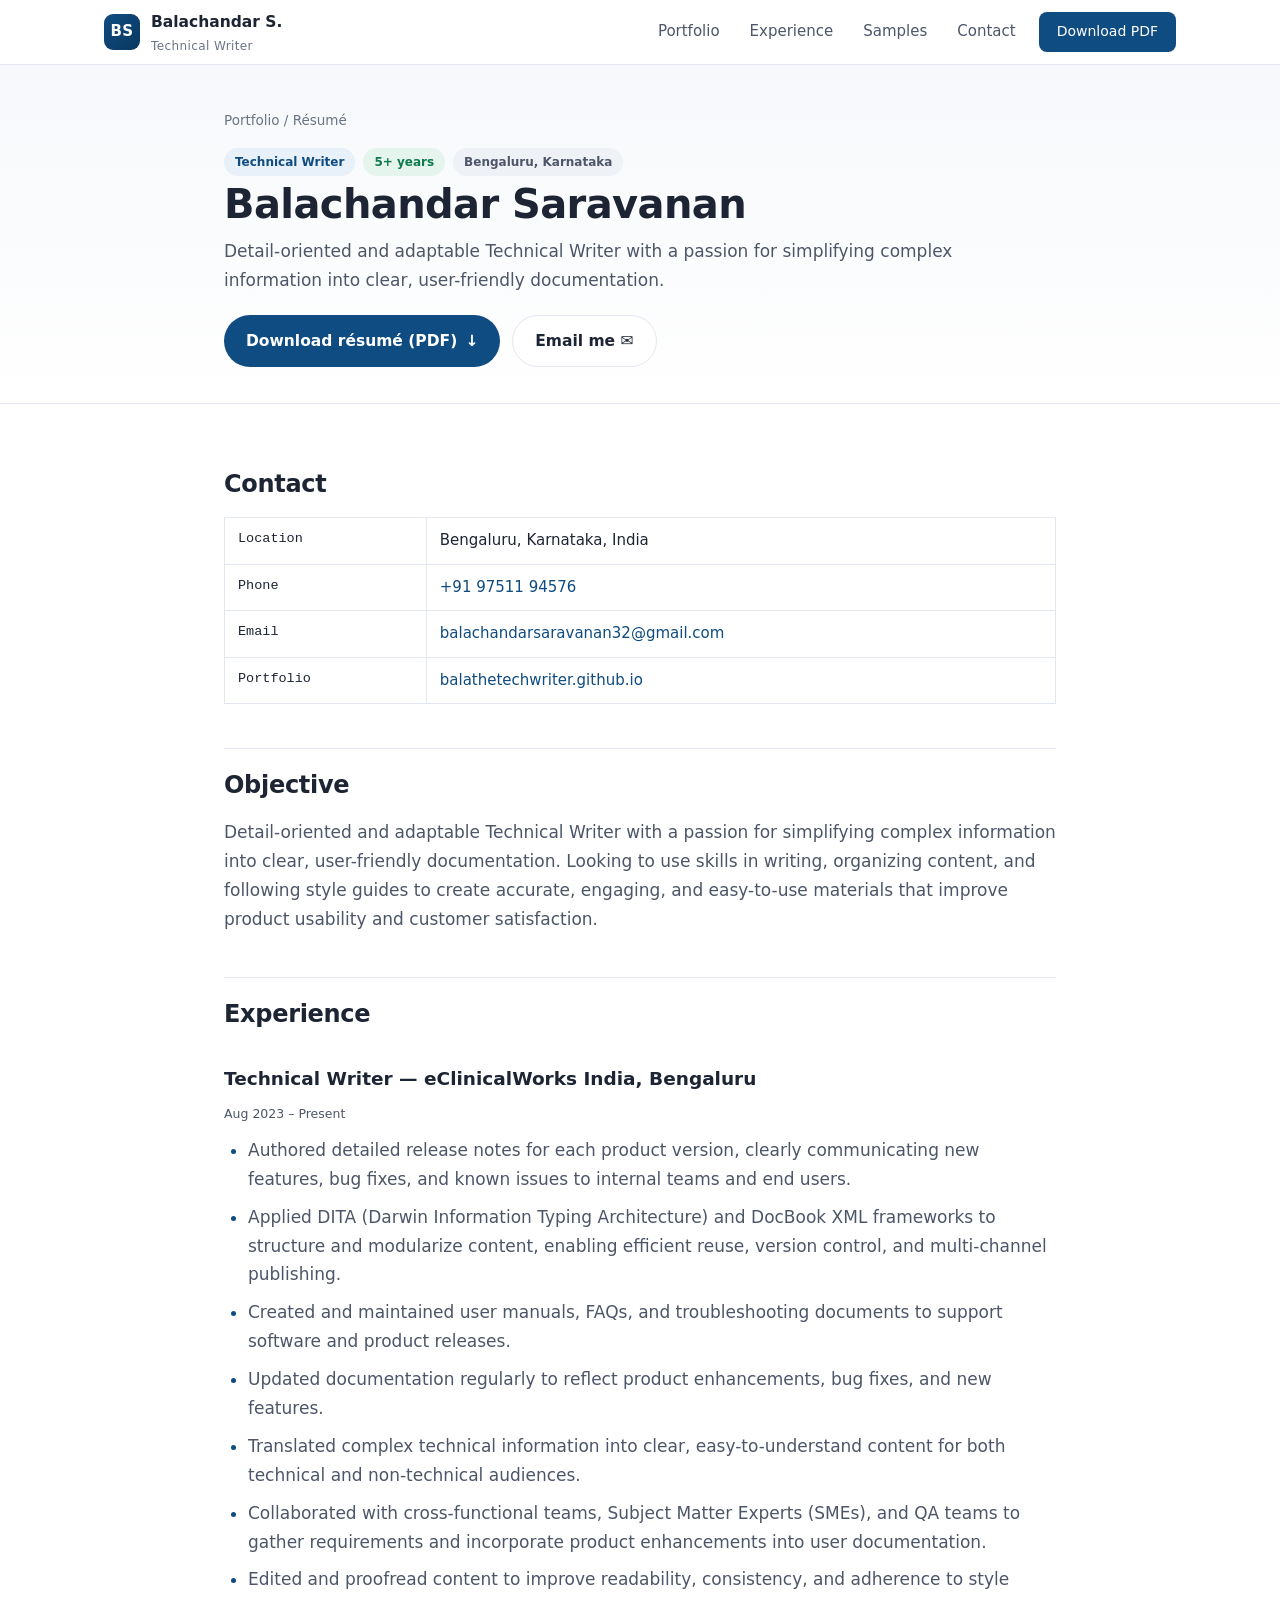
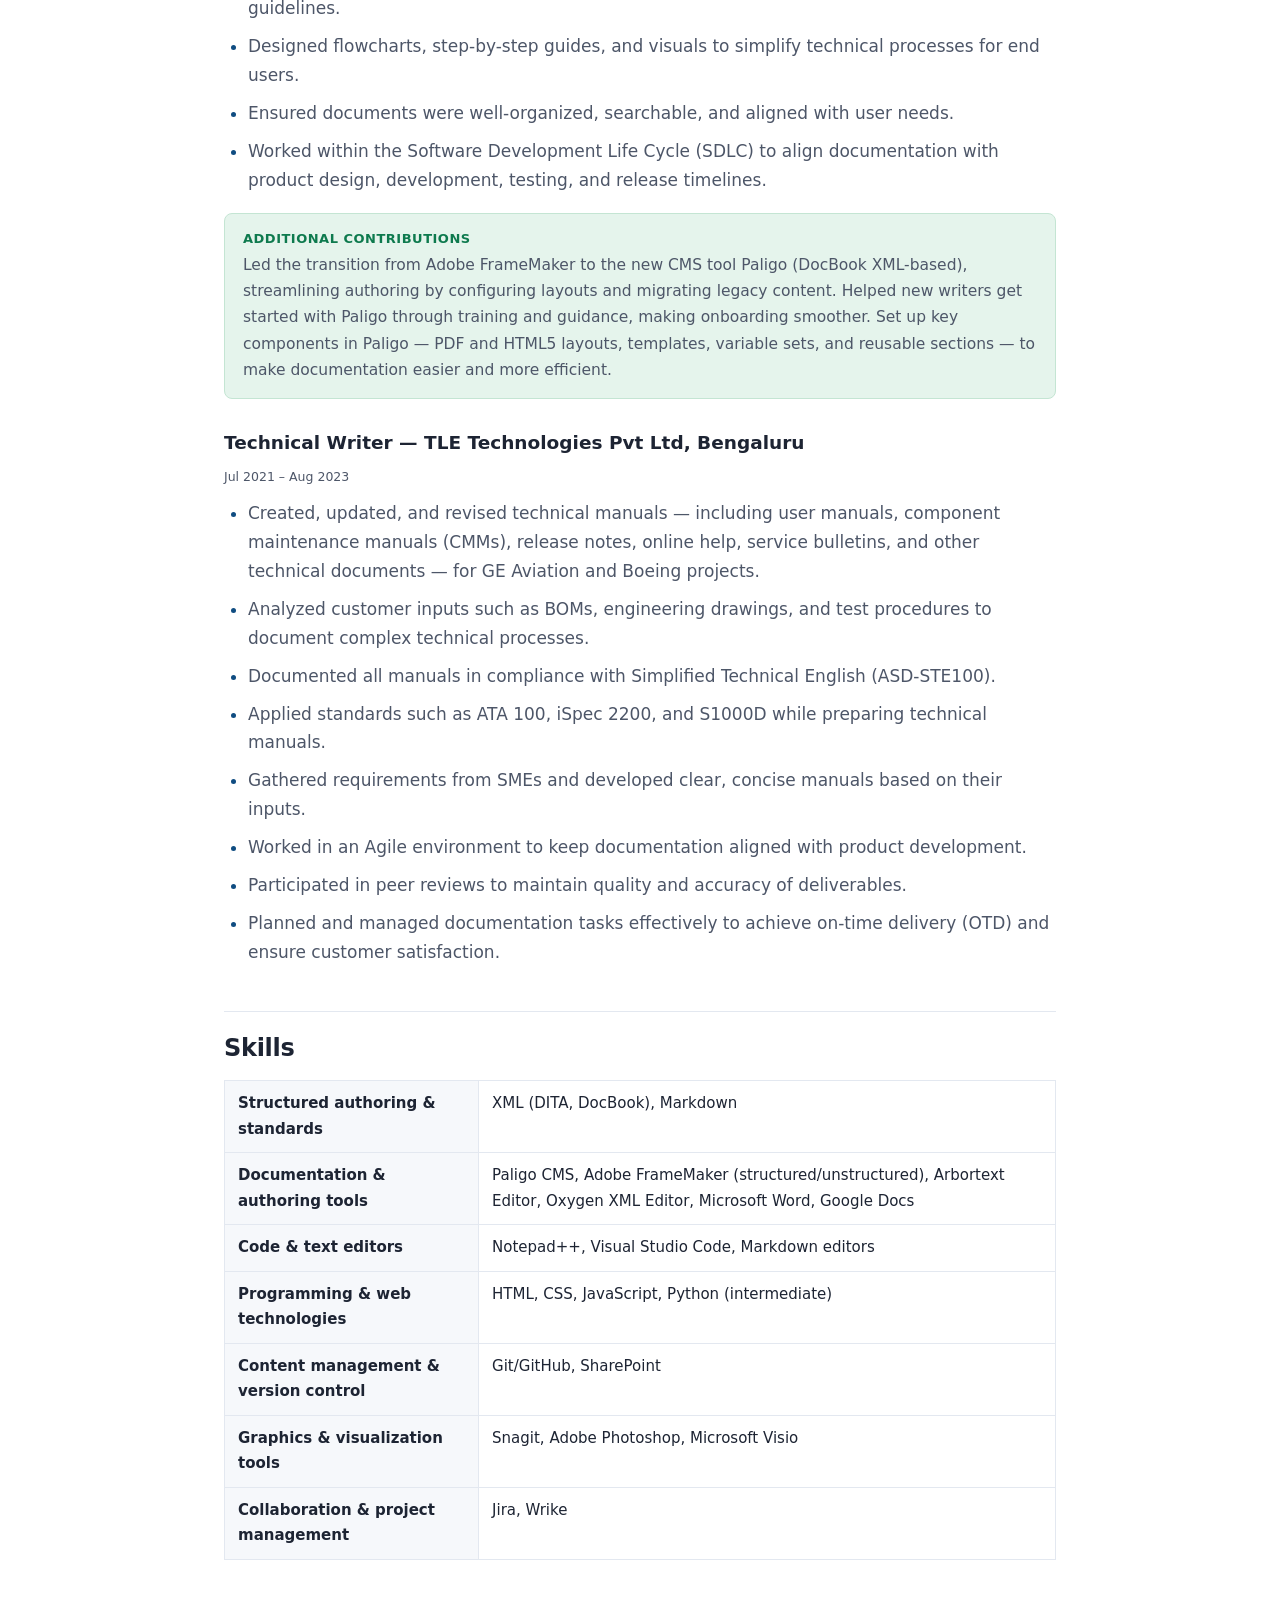
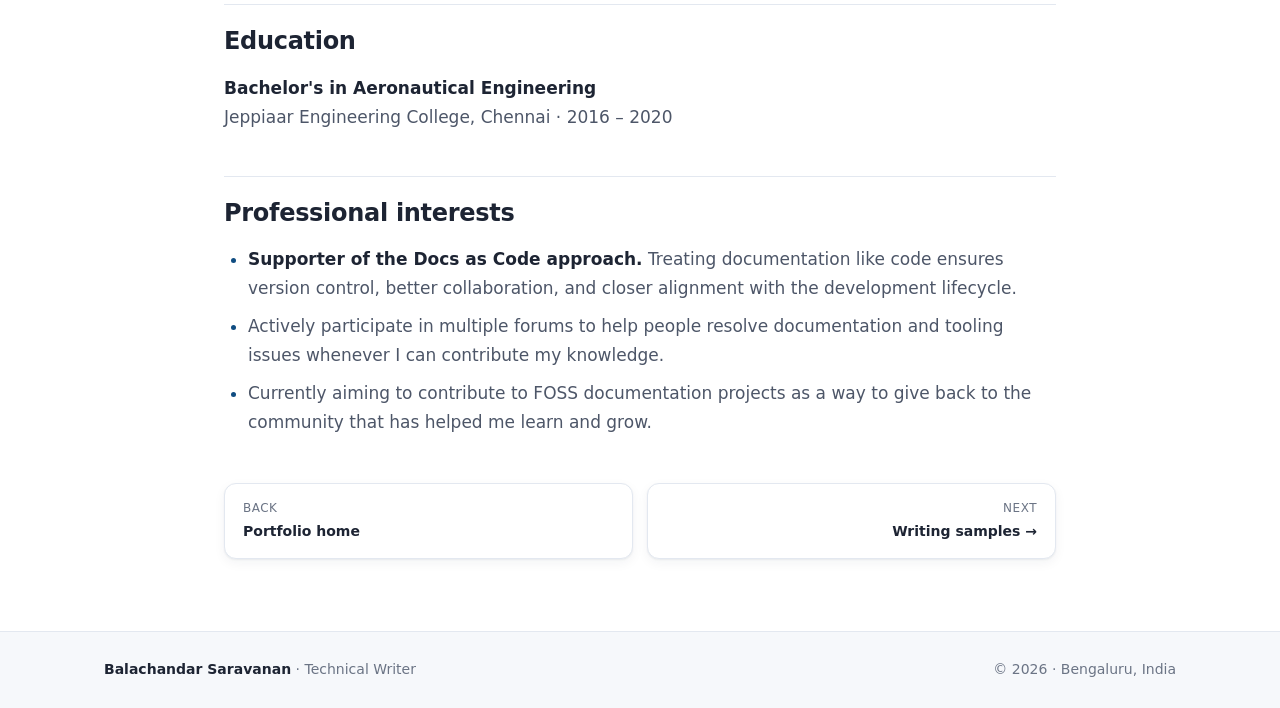
==== resume.html @ 0bca913d "Fill portfolio with resume content: experience, skills, contact, resume PDF Adds Balachandar Saravan" ====
<!doctype html>
<html lang="en">
<head>
  <meta charset="utf-8">
  <meta name="viewport" content="width=device-width, initial-scale=1">
  <title>Résumé — Balachandar Saravanan, Technical Writer</title>
  <meta name="description" content="Résumé of Balachandar Saravanan, Technical Writer in Bengaluru — 5+ years writing release notes, user manuals, and structured documentation for healthcare software and aviation.">
  <link rel="canonical" href="https://balathetechwriter.github.io/resume.html">
  <meta property="og:type" content="profile">
  <meta property="og:site_name" content="Balachandar S. — Technical Writer">
  <meta property="og:title" content="Résumé — Balachandar Saravanan, Technical Writer">
  <meta property="og:description" content="5+ years writing release notes, user manuals, and structured documentation for healthcare software and aviation.">
  <meta property="og:url" content="https://balathetechwriter.github.io/resume.html">
  <link rel="icon" type="image/png" sizes="32x32" href="favicon-32x32.png">
  <link rel="icon" type="image/png" sizes="16x16" href="favicon-16x16.png">
  <link rel="apple-touch-icon" href="apple-touch-icon.png">
  <link rel="manifest" href="site.webmanifest">
  <meta name="theme-color" content="#0f4c81">
  <link rel="stylesheet" href="css/site.css">
</head>
<body>

  <header class="site-header">
    <div class="wrap site-header__inner">
      <a class="brand" href="index.html">
        <span class="brand__mark">BS</span>
        <span><span class="brand__name">Balachandar S.</span><span class="brand__role">Technical Writer</span></span>
      </a>
      <nav class="nav">
        <a href="index.html">Portfolio</a>
        <a href="index.html#experience">Experience</a>
        <a href="index.html#samples">Samples</a>
        <a href="index.html#contact">Contact</a>
        <a class="nav__cta" href="resume/Balachandar-Saravanan-Resume.pdf" download>Download PDF</a>
      </nav>
    </div>
  </header>

  <div class="doc-header">
    <div class="doc-header__inner">
      <p class="breadcrumb"><a href="index.html">Portfolio</a> / Résumé</p>
      <div class="doc-meta">
        <span class="chip">Technical Writer</span>
        <span class="chip chip--ok">5+ years</span>
        <span class="chip chip--neutral">Bengaluru, Karnataka</span>
      </div>
      <h1>Balachandar Saravanan</h1>
      <p class="standfirst">
        Detail-oriented and adaptable Technical Writer with a passion for simplifying
        complex information into clear, user-friendly documentation.
      </p>
      <div class="hero__actions" style="margin-top:20px">
        <a class="btn btn--primary" href="resume/Balachandar-Saravanan-Resume.pdf" download>Download résumé (PDF) <span class="arrow">↓</span></a>
        <a class="btn btn--ghost" href="mailto:balachandarsaravanan32@gmail.com">Email me ✉</a>
      </div>
    </div>
  </div>

  <div class="doc-body">

    <h2>Contact</h2>
    <table class="doc dl-table">
      <tr><td>Location</td><td>Bengaluru, Karnataka, India</td></tr>
      <tr><td>Phone</td><td><a href="tel:+919751194576">+91 97511 94576</a></td></tr>
      <tr><td>Email</td><td><a href="mailto:balachandarsaravanan32@gmail.com">balachandarsaravanan32@gmail.com</a></td></tr>
      <tr><td>Portfolio</td><td><a href="https://balathetechwriter.github.io">balathetechwriter.github.io</a></td></tr>
    </table>

    <h2>Objective</h2>
    <p>
      Detail-oriented and adaptable Technical Writer with a passion for simplifying complex
      information into clear, user-friendly documentation. Looking to use skills in writing,
      organizing content, and following style guides to create accurate, engaging, and
      easy-to-use materials that improve product usability and customer satisfaction.
    </p>

    <h2>Experience</h2>

    <h3>Technical Writer — eClinicalWorks India, Bengaluru</h3>
    <p class="note" style="margin:0 0 12px">Aug 2023 – Present</p>
    <ul>
      <li>Authored detailed release notes for each product version, clearly communicating new features, bug fixes, and known issues to internal teams and end users.</li>
      <li>Applied DITA (Darwin Information Typing Architecture) and DocBook XML frameworks to structure and modularize content, enabling efficient reuse, version control, and multi-channel publishing.</li>
      <li>Created and maintained user manuals, FAQs, and troubleshooting documents to support software and product releases.</li>
      <li>Updated documentation regularly to reflect product enhancements, bug fixes, and new features.</li>
      <li>Translated complex technical information into clear, easy-to-understand content for both technical and non-technical audiences.</li>
      <li>Collaborated with cross-functional teams, Subject Matter Experts (SMEs), and QA teams to gather requirements and incorporate product enhancements into user documentation.</li>
      <li>Edited and proofread content to improve readability, consistency, and adherence to style guidelines.</li>
      <li>Designed flowcharts, step-by-step guides, and visuals to simplify technical processes for end users.</li>
      <li>Ensured documents were well-organized, searchable, and aligned with user needs.</li>
      <li>Worked within the Software Development Life Cycle (SDLC) to align documentation with product design, development, testing, and release timelines.</li>
    </ul>
    <div class="callout callout--tip">
      <b>Additional contributions</b>
      <p>Led the transition from Adobe FrameMaker to the new CMS tool Paligo (DocBook XML-based),
      streamlining authoring by configuring layouts and migrating legacy content. Helped new
      writers get started with Paligo through training and guidance, making onboarding smoother.
      Set up key components in Paligo — PDF and HTML5 layouts, templates, variable sets, and
      reusable sections — to make documentation easier and more efficient.</p>
    </div>

    <h3>Technical Writer — TLE Technologies Pvt Ltd, Bengaluru</h3>
    <p class="note" style="margin:0 0 12px">Jul 2021 – Aug 2023</p>
    <ul>
      <li>Created, updated, and revised technical manuals — including user manuals, component maintenance manuals (CMMs), release notes, online help, service bulletins, and other technical documents — for GE Aviation and Boeing projects.</li>
      <li>Analyzed customer inputs such as BOMs, engineering drawings, and test procedures to document complex technical processes.</li>
      <li>Documented all manuals in compliance with Simplified Technical English (ASD-STE100).</li>
      <li>Applied standards such as ATA 100, iSpec 2200, and S1000D while preparing technical manuals.</li>
      <li>Gathered requirements from SMEs and developed clear, concise manuals based on their inputs.</li>
      <li>Worked in an Agile environment to keep documentation aligned with product development.</li>
      <li>Participated in peer reviews to maintain quality and accuracy of deliverables.</li>
      <li>Planned and managed documentation tasks effectively to achieve on-time delivery (OTD) and ensure customer satisfaction.</li>
    </ul>

    <h2>Skills</h2>
    <table class="doc">
      <tr><th>Structured authoring &amp; standards</th><td>XML (DITA, DocBook), Markdown</td></tr>
      <tr><th>Documentation &amp; authoring tools</th><td>Paligo CMS, Adobe FrameMaker (structured/unstructured), Arbortext Editor, Oxygen XML Editor, Microsoft Word, Google Docs</td></tr>
      <tr><th>Code &amp; text editors</th><td>Notepad++, Visual Studio Code, Markdown editors</td></tr>
      <tr><th>Programming &amp; web technologies</th><td>HTML, CSS, JavaScript, Python (intermediate)</td></tr>
      <tr><th>Content management &amp; version control</th><td>Git/GitHub, SharePoint</td></tr>
      <tr><th>Graphics &amp; visualization tools</th><td>Snagit, Adobe Photoshop, Microsoft Visio</td></tr>
      <tr><th>Collaboration &amp; project management</th><td>Jira, Wrike</td></tr>
    </table>

    <h2>Education</h2>
    <p>
      <strong>Bachelor's in Aeronautical Engineering</strong><br>
      Jeppiaar Engineering College, Chennai · 2016 – 2020
    </p>

    <h2>Professional interests</h2>
    <ul>
      <li><strong>Supporter of the Docs as Code approach.</strong> Treating documentation like code ensures version control, better collaboration, and closer alignment with the development lifecycle.</li>
      <li>Actively participate in multiple forums to help people resolve documentation and tooling issues whenever I can contribute my knowledge.</li>
      <li>Currently aiming to contribute to FOSS documentation projects as a way to give back to the community that has helped me learn and grow.</li>
    </ul>

    <div class="doc-nav">
      <a href="index.html"><small>Back</small><strong>Portfolio home</strong></a>
      <a class="next" href="index.html#samples"><small>Next</small><strong>Writing samples →</strong></a>
    </div>

  </div>

  <footer class="site-footer">
    <div class="wrap site-footer__inner">
      <span><span class="monogram-foot">Balachandar Saravanan</span> · Technical Writer</span>
      <span>© <span id="year">2026</span> · Bengaluru, India</span>
    </div>
  </footer>

  <script>document.getElementById('year').textContent = new Date().getFullYear();</script>
</body>
</html>
---- css/site.css ----
/* ============================================================
   Balachandar S. — Technical Writer portfolio
   Hand-written CSS. No frameworks.
   ============================================================ */

:root {
  --bg: #ffffff;
  --bg-soft: #f6f8fb;
  --ink: #1d2433;
  --ink-soft: #4d5668;
  --muted: #6b7485;
  --line: #e3e8f0;
  --brand: #0f4c81;
  --brand-deep: #0a3860;
  --brand-soft: #e8f0f9;
  --accent: #d97706;
  --accent-soft: #fdf1e0;
  --ok: #0e7a4e;
  --ok-soft: #e5f4ec;
  --radius: 12px;
  --radius-sm: 8px;
  --shadow-sm: 0 1px 2px rgba(23, 37, 61, .06), 0 4px 12px rgba(23, 37, 61, .05);
  --shadow-md: 0 2px 4px rgba(23, 37, 61, .07), 0 14px 34px rgba(23, 37, 61, .10);
  --font-body: "Segoe UI", system-ui, -apple-system, Arial, sans-serif;
  --font-ui: "Segoe UI", system-ui, -apple-system, Arial, sans-serif;
  --font-mono: "Cascadia Code", Consolas, "SFMono-Regular", Menlo, monospace;
  --maxw: 1120px;
}

* { box-sizing: border-box; }
html { scroll-behavior: smooth; }
@media (prefers-reduced-motion: reduce) {
  html { scroll-behavior: auto; }
  *, *::before, *::after { transition: none !important; animation: none !important; }
}

body {
  margin: 0;
  font-family: var(--font-body);
  font-size: 17px;
  line-height: 1.7;
  color: var(--ink);
  background: var(--bg);
  -webkit-font-smoothing: antialiased;
}

img { max-width: 100%; height: auto; }
a { color: var(--brand); text-decoration: none; }
a:hover { text-decoration: underline; }
.wrap { max-width: var(--maxw); margin: 0 auto; padding: 0 24px; }

/* ---------- header ---------- */
.site-header {
  position: sticky; top: 0; z-index: 60;
  background: rgba(255, 255, 255, .92);
  backdrop-filter: blur(8px);
  border-bottom: 1px solid var(--line);
}
.site-header__inner {
  display: flex; align-items: center; justify-content: space-between;
  gap: 16px; height: 64px;
}
.brand { display: flex; align-items: center; gap: 11px; color: var(--ink); }
.brand:hover { text-decoration: none; }
.brand__mark {
  display: grid; place-items: center;
  width: 36px; height: 36px; border-radius: 9px;
  background: linear-gradient(135deg, var(--brand), var(--brand-deep));
  color: #fff; font-weight: 700; font-size: 15px; letter-spacing: .3px;
}
.brand__name { font-weight: 700; font-size: 15.5px; line-height: 1.2; color: var(--ink); }
.brand__role { display: block; font-size: 12px; font-weight: 500; color: var(--muted); letter-spacing: .4px; }

.nav { display: flex; align-items: center; gap: 4px; }
.nav a {
  color: var(--ink-soft); font-size: 15px; font-weight: 500;
  padding: 8px 13px; border-radius: 8px;
}
.nav a:hover { color: var(--brand); background: var(--brand-soft); text-decoration: none; }
.nav__cta {
  margin-left: 6px; background: var(--brand); color: #fff !important;
  border-radius: 999px; padding: 8px 18px !important; font-size: 14px !important;
}
.nav__cta:hover { background: var(--brand-deep); }
.nav__toggle { display: none; background: none; border: 0; cursor: pointer; color: var(--ink); font-size: 22px; padding: 6px; }

/* ---------- hero ---------- */
.hero { background: linear-gradient(180deg, var(--bg-soft), #fff 90%); }
.hero__inner {
  display: grid; grid-template-columns: 1.15fr .85fr; gap: 48px;
  align-items: center; padding: 72px 24px 64px;
}
.eyebrow {
  display: inline-flex; align-items: center; gap: 8px;
  font-size: 13.5px; font-weight: 600; letter-spacing: .6px; text-transform: uppercase;
  color: var(--brand); background: var(--brand-soft);
  padding: 7px 14px; border-radius: 999px; margin-bottom: 18px;
}
.eyebrow::before { content: ""; width: 7px; height: 7px; border-radius: 50%; background: var(--accent); }
h1 { font-size: clamp(34px, 4.6vw, 52px); line-height: 1.12; margin: 0 0 8px; letter-spacing: -1px; }
h1 .name-accent { color: var(--brand); }
.hero__kicker { font-size: 18px; font-weight: 600; color: var(--ink-soft); margin: 0 0 16px; }
.hero__lead { font-size: 18px; color: var(--ink-soft); margin: 0 0 28px; max-width: 60ch; }
.hero__actions { display: flex; flex-wrap: wrap; gap: 12px; }
.btn {
  display: inline-flex; align-items: center; gap: 8px;
  border-radius: 999px; padding: 12px 22px; font-weight: 600; font-size: 15.5px;
  cursor: pointer; transition: transform .15s ease, box-shadow .15s ease;
}
.btn:hover { transform: translateY(-1px); box-shadow: var(--shadow-md); text-decoration: none; }
.btn--primary { background: var(--brand); color: #fff; }
.btn--primary:hover { background: var(--brand-deep); }
.btn--ghost { background: #fff; color: var(--ink); border: 1px solid var(--line); }
.btn--ghost:hover { border-color: var(--brand); color: var(--brand); }
.btn .arrow { transition: transform .15s ease; }
.btn:hover .arrow { transform: translateX(3px); }

/* mock document card */
.hero__visual { display: flex; justify-content: center; }
.mockdoc {
  width: min(400px, 100%);
  background: #fff; border: 1px solid var(--line); border-radius: 14px;
  box-shadow: var(--shadow-md); overflow: hidden; transform: rotate(1.2deg);
}
.mockdoc__bar {
  display: flex; align-items: center; gap: 6px; padding: 10px 14px;
  background: var(--bg-soft); border-bottom: 1px solid var(--line);
}
.mockdoc__dot { width: 10px; height: 10px; border-radius: 50%; background: #d5dce8; }
.mockdoc__dot:first-child { background: #f2b8a9; }
.mockdoc__dot:nth-child(2) { background: #f2dd9c; }
.mockdoc__dot:nth-child(3) { background: #a9d6b8; }
.mockdoc__title { font-size: 13px; font-weight: 600; color: var(--ink-soft); margin-left: 8px; }
.mockdoc__body { padding: 16px 18px 18px; }
.mockdoc h4 { margin: 0 0 10px; font-size: 15.5px; color: var(--brand); line-height: 1.35; }
.mockdoc ol { margin: 0; padding-left: 20px; font-size: 13px; color: var(--ink-soft); }
.mockdoc li { margin-bottom: 7px; }
.mockdoc .mock-line { height: 8px; border-radius: 4px; background: #edf1f7; margin: 8px 0; }
.mockdoc__foot { display: flex; align-items: center; gap: 8px; margin-top: 14px; }
.chip {
  display: inline-flex; align-items: center; gap: 6px;
  font-size: 12px; font-weight: 600; border-radius: 999px; padding: 4px 11px;
  background: var(--brand-soft); color: var(--brand);
}
.chip--amber { background: var(--accent-soft); color: #9a5404; }
.chip--ok { background: var(--ok-soft); color: var(--ok); }
.chip--neutral { background: #eef1f6; color: var(--ink-soft); }

/* ---------- sections ---------- */
.section { padding: 72px 0; }
.section--soft { background: var(--bg-soft); border-top: 1px solid var(--line); border-bottom: 1px solid var(--line); }
.section__head { max-width: 720px; margin-bottom: 40px; }
.section__kicker {
  font-size: 13px; font-weight: 700; letter-spacing: 1.2px; text-transform: uppercase;
  color: var(--accent); margin: 0 0 8px;
}
.section__title { font-size: clamp(26px, 3vw, 34px); margin: 0 0 12px; letter-spacing: -.5px; }
.section__lede { margin: 0; color: var(--ink-soft); font-size: 17px; }

/* about */
.about-grid { display: grid; grid-template-columns: 1fr .9fr; gap: 40px; align-items: start; }
.about-copy p { color: var(--ink-soft); margin: 0 0 16px; }
.about-copy p strong { color: var(--ink); }
.focus-list { list-style: none; margin: 0; padding: 0; }
.focus-list li {
  display: flex; gap: 10px; padding: 10px 0; border-bottom: 1px dashed var(--line);
  font-size: 16px; color: var(--ink);
}
.focus-list li:last-child { border-bottom: 0; }
.focus-list .tick { color: var(--ok); font-weight: 700; flex: none; }
.fact-card {
  background: #fff; border: 1px solid var(--line); border-radius: var(--radius);
  box-shadow: var(--shadow-sm); padding: 26px;
}
.fact-card h3 { margin: 0 0 6px; font-size: 18px; }
.fact-card .sub { color: var(--muted); font-size: 14.5px; margin: 0 0 16px; }
.fact-list { margin: 0 0 18px; padding: 0; list-style: none; font-size: 15.5px; }
.fact-list li { display: flex; gap: 8px; margin-bottom: 10px; color: var(--ink-soft); }
.fact-list li::before { content: "•"; color: var(--brand); font-weight: 700; }

/* expertise cards */
.card-grid { display: grid; grid-template-columns: repeat(3, 1fr); gap: 20px; }
.card-grid--2 { grid-template-columns: repeat(2, 1fr); }
.card {
  background: #fff; border: 1px solid var(--line); border-radius: var(--radius);
  padding: 24px; box-shadow: var(--shadow-sm);
  transition: transform .18s ease, box-shadow .18s ease;
}
.card:hover { transform: translateY(-3px); box-shadow: var(--shadow-md); }
.card__icon {
  display: grid; place-items: center; width: 44px; height: 44px; border-radius: 11px;
  background: var(--brand-soft); color: var(--brand); font-size: 21px; margin-bottom: 14px;
}
.card h3 { margin: 0 0 8px; font-size: 17.5px; }
.card p { margin: 0; color: var(--ink-soft); font-size: 15.5px; }
.card ul { margin: 0; padding-left: 18px; font-size: 14.5px; color: var(--ink-soft); }
.card li { margin-bottom: 7px; }
.card__when { font-size: 13px; color: var(--muted); margin: 0 0 12px; font-weight: 600; letter-spacing: .3px; }

/* toolbox chips */
.chip-row { display: flex; flex-wrap: wrap; gap: 10px; }
.tool-chip {
  background: #fff; border: 1px solid var(--line); border-radius: 999px;
  padding: 9px 18px; font-size: 14.5px; font-weight: 500; color: var(--ink-soft);
  box-shadow: var(--shadow-sm);
}
.tool-chip b { color: var(--ink); font-weight: 600; }

/* samples on homepage */
.sample-list { display: grid; grid-template-columns: repeat(2, 1fr); gap: 22px; }
.sample-card {
  display: flex; flex-direction: column;
  background: #fff; border: 1px solid var(--line); border-radius: var(--radius);
  overflow: hidden; box-shadow: var(--shadow-sm);
  transition: transform .18s ease, box-shadow .18s ease;
}
.sample-card:hover { transform: translateY(-3px); box-shadow: var(--shadow-md); }
.sample-card__meta {
  display: flex; align-items: center; gap: 8px; flex-wrap: wrap;
  padding: 16px 22px 0;
}
.sample-card h3 { margin: 10px 0 0; padding: 0 22px; font-size: 19px; }
.sample-card__desc { margin: 6px 0 0; padding: 0 22px; color: var(--ink-soft); font-size: 15px; }
.sample-card__excerpt {
  margin: 14px 22px 0; padding: 12px 16px; border-left: 3px solid var(--brand);
  background: var(--bg-soft); border-radius: 0 8px 8px 0;
  color: var(--ink-soft); font-size: 14.5px;
}
.sample-card__excerpt .docs { display: block; font-size: 13px; color: var(--muted); margin-bottom: 6px; font-style: normal; }
.sample-card__foot {
  display: flex; align-items: center; justify-content: space-between; gap: 10px;
  margin-top: auto; padding: 16px 22px;
  border-top: 1px solid var(--line); margin-top: 16px;
}
.text-link { font-weight: 600; font-size: 15px; }
.text-link .arrow { display: inline-block; transition: transform .15s ease; }
.text-link:hover .arrow { transform: translateX(3px); }
.note { font-size: 12.5px; color: var(--muted); }

/* process */
.steps { display: grid; grid-template-columns: repeat(4, 1fr); gap: 18px; counter-reset: step; }
.step {
  background: #fff; border: 1px solid var(--line); border-radius: var(--radius);
  padding: 24px; position: relative;
}
.step__num {
  display: grid; place-items: center; width: 34px; height: 34px; border-radius: 50%;
  background: var(--brand); color: #fff; font-weight: 700; font-size: 15px; margin-bottom: 12px;
}
.step h3 { margin: 0 0 6px; font-size: 16.5px; }
.step p { margin: 0; font-size: 14.5px; color: var(--ink-soft); }

/* contact */
.contact-grid { display: grid; grid-template-columns: 1fr auto; gap: 32px; align-items: center; }
.contact-grid .lede { color: var(--ink-soft); font-size: 18px; margin: 0 0 22px; max-width: 55ch; }
.contact-actions { display: flex; flex-wrap: wrap; gap: 12px; }
.contact-side {
  background: #fff; border: 1px solid var(--line); border-radius: var(--radius);
  box-shadow: var(--shadow-sm); padding: 24px; min-width: 250px;
}
.contact-side h4 { margin: 0 0 12px; font-size: 15px; text-transform: uppercase; letter-spacing: .6px; color: var(--muted); }
.contact-side a { display: block; margin-bottom: 10px; font-size: 15.5px; }
.repo-chip {
  display: inline-flex; align-items: center; gap: 8px; margin-top: 6px;
  background: var(--brand-soft); color: var(--brand); border-radius: 999px;
  padding: 7px 14px; font-size: 13.5px; font-weight: 600;
}

/* ---------- footer ---------- */
.site-footer {
  border-top: 1px solid var(--line); background: var(--bg-soft);
  padding: 26px 0; color: var(--muted); font-size: 14px;
}
.site-footer__inner { display: flex; justify-content: space-between; gap: 14px; flex-wrap: wrap; }
.site-footer a { color: var(--ink-soft); }
.monogram-foot { font-weight: 700; color: var(--ink); }

/* ============================================================
   Sample / document pages
   ============================================================ */
.doc-header { background: linear-gradient(180deg, var(--bg-soft), #fff); border-bottom: 1px solid var(--line); }
.doc-header__inner { padding: 44px 24px 36px; max-width: 880px; margin: 0 auto; }
.breadcrumb { font-size: 13.5px; color: var(--muted); margin: 0 0 16px; }
.breadcrumb a { color: var(--muted); font-weight: 500; }
.breadcrumb a:hover { color: var(--brand); }
.doc-header h1 { font-size: clamp(28px, 3.6vw, 40px); margin: 0 0 10px; letter-spacing: -.6px; }
.doc-header .standfirst { margin: 0 0 18px; color: var(--ink-soft); font-size: 17px; max-width: 72ch; }
.doc-meta { display: flex; flex-wrap: wrap; gap: 8px; margin-bottom: 6px; }

.doc-body { max-width: 880px; margin: 0 auto; padding: 44px 24px 72px; }
.doc-body h2 {
  font-size: 24px; letter-spacing: -.3px; margin: 44px 0 12px; padding-top: 16px;
  border-top: 1px solid var(--line);
}
.doc-body h2:first-child { border-top: 0; margin-top: 0; }
.doc-body h3 { font-size: 18.5px; margin: 28px 0 8px; }
.doc-body p { margin: 0 0 16px; color: var(--ink-soft); }
.doc-body p strong, .doc-body li strong { color: var(--ink); }
.doc-body ul, .doc-body ol { margin: 0 0 18px; padding-left: 24px; }
.doc-body li { margin-bottom: 9px; color: var(--ink-soft); }
.doc-body li::marker { color: var(--brand); font-weight: 700; }

.callout {
  border-radius: var(--radius-sm); padding: 14px 18px; margin: 0 0 20px;
  font-size: 15.5px; border: 1px solid;
}
.callout--tip { background: var(--ok-soft); border-color: #c4e5d3; color: #14532d; }
.callout--note { background: var(--brand-soft); border-color: #c9ddf0; color: var(--brand-deep); }
.callout--warn { background: var(--accent-soft); border-color: #f3dcb6; color: #7c4a03; }
.callout b { display: block; margin-bottom: 2px; font-size: 13px; letter-spacing: .5px; text-transform: uppercase; }
.callout--tip b { color: var(--ok); }
.callout--note b { color: var(--brand); }
.callout--warn b { color: #a35e00; }
.callout p:last-child { margin-bottom: 0; }

.figure { margin: 6px 0 22px; }
.figure img {
  border: 1px solid var(--line); border-radius: var(--radius); box-shadow: var(--shadow-sm);
  width: 100%; height: auto;
}
.figcaption { font-size: 13.5px; color: var(--muted); margin-top: 8px; font-style: italic; }

table.doc { width: 100%; border-collapse: collapse; margin: 6px 0 22px; font-size: 15px; }
table.doc th, table.doc td { border: 1px solid var(--line); padding: 10px 13px; text-align: left; vertical-align: top; }
table.doc th { background: var(--bg-soft); font-weight: 600; }
table.doc td code, table.doc th code { font-size: 13.5px; }
.dl-table td:first-child { white-space: nowrap; font-family: var(--font-mono); font-size: 13.5px; }

kbd, code {
  font-family: var(--font-mono); font-size: .88em;
  background: #eef1f6; border-radius: 5px; padding: 1.5px 6px; color: #27364f;
}
kbd { border: 1px solid #d5dce8; border-bottom-width: 2px; }

.doc-tipbox { background: var(--bg-soft); border: 1px solid var(--line); border-radius: var(--radius); padding: 20px 22px; margin: 30px 0 0; }
.doc-tipbox h4 { margin: 0 0 8px; font-size: 14px; text-transform: uppercase; letter-spacing: .5px; color: var(--brand); }
.doc-tipbox p, .doc-tipbox li { font-size: 14.5px; }
.doc-tipbox ul { margin-bottom: 0; }

.doc-nav { display: flex; justify-content: space-between; gap: 14px; margin: 46px 0 0; }
.doc-nav a {
  flex: 1; background: #fff; border: 1px solid var(--line); border-radius: var(--radius);
  padding: 14px 18px; box-shadow: var(--shadow-sm); font-size: 14px;
}
.doc-nav a small { display: block; color: var(--muted); font-size: 12px; text-transform: uppercase; letter-spacing: .5px; margin-bottom: 2px; }
.doc-nav a strong { color: var(--ink); }
.doc-nav a:hover { text-decoration: none; border-color: var(--brand); }
.doc-nav a:hover strong { color: var(--brand); }
.doc-nav .next { text-align: right; }

/* troubleshooting */
.trouble-card { border: 1px solid var(--line); border-radius: var(--radius); margin: 0 0 22px; overflow: hidden; background: #fff; box-shadow: var(--shadow-sm); }
.trouble-card details { padding: 0; }
.trouble-card summary {
  cursor: pointer; list-style: none; display: flex; gap: 14px; align-items: baseline;
  padding: 18px 22px; font-weight: 600; font-size: 17px;
}
.trouble-card summary::-webkit-details-marker { display: none; }
.trouble-card summary::before {
  content: "+"; flex: none; display: grid; place-items: center;
  width: 26px; height: 26px; border-radius: 50%; background: var(--brand-soft);
  color: var(--brand); font-weight: 700; font-size: 17px; transform: translateY(2px);
  transition: transform .15s ease;
}
.trouble-card[open] summary::before { content: "−"; background: var(--brand); color: #fff; }
.trouble-card summary:hover { background: var(--bg-soft); }
.trouble-card__body { padding: 0 22px 20px 62px; }
.trouble-card__body p { margin: 10px 0; }
.symptom { color: var(--muted); font-size: 14px; font-style: italic; }

.version-tag {
  display: inline-block; font-family: var(--font-mono); font-size: 13px;
  background: var(--brand-deep); color: #fff; border-radius: 6px; padding: 2px 9px;
  vertical-align: 3px; margin-right: 10px;
}
ul.relnotes li { margin-bottom: 13px; }
.relnotes-section > h2 { margin-top: 28px; }
.more-releases { margin-top: 40px; }
.detail-card { background: #fff; border: 1px solid var(--line); border-radius: var(--radius); margin-bottom: 14px; overflow: hidden; }
.detail-card summary {
  cursor: pointer; padding: 14px 20px; font-weight: 600; font-size: 16px; display: flex; gap: 12px; align-items: baseline;
}
.detail-card summary::-webkit-details-marker { display: none; }
.detail-card summary::before { content: "▸"; color: var(--brand); transition: transform .15s ease; }
.detail-card[open] summary::before { transform: rotate(90deg); }
.detail-card__body { padding: 0 20px 6px 44px; }

/* writing-note highlight (meta about the sample itself) */
.sample-meta-strip { border: 1px dashed #c9ddf0; background: var(--brand-soft); border-radius: var(--radius); padding: 16px 20px; margin: 26px 0 0; font-size: 14.5px; color: var(--brand-deep); }
.sample-meta-strip b { text-transform: uppercase; font-size: 12px; letter-spacing: .6px; color: var(--brand); }

/* ============================================================
   Responsive
   ============================================================ */
@media (max-width: 960px) {
  .hero__inner { grid-template-columns: 1fr; padding-top: 48px; }
  .hero__visual { order: -1; }
  .about-grid, .contact-grid { grid-template-columns: 1fr; }
  .card-grid { grid-template-columns: repeat(2, 1fr); }
  .steps { grid-template-columns: repeat(2, 1fr); }
  .sample-list { grid-template-columns: 1fr; }
}
@media (max-width: 640px) {
  body { font-size: 16px; }
  .nav {
    position: absolute; top: 64px; left: 0; right: 0; display: none;
    flex-direction: column; align-items: stretch; gap: 2px;
    background: #fff; border-bottom: 1px solid var(--line); padding: 12px 16px 16px;
    box-shadow: var(--shadow-md);
  }
  .nav.open { display: flex; }
  .nav a { padding: 11px 12px; }
  .nav__cta { margin-left: 0; text-align: center; }
  .nav__toggle { display: block; }
  .card-grid, .card-grid--2, .steps { grid-template-columns: 1fr; }
  .doc-nav { flex-direction: column; }
  .doc-nav .next { text-align: left; }
  .site-footer__inner { flex-direction: column; }
}
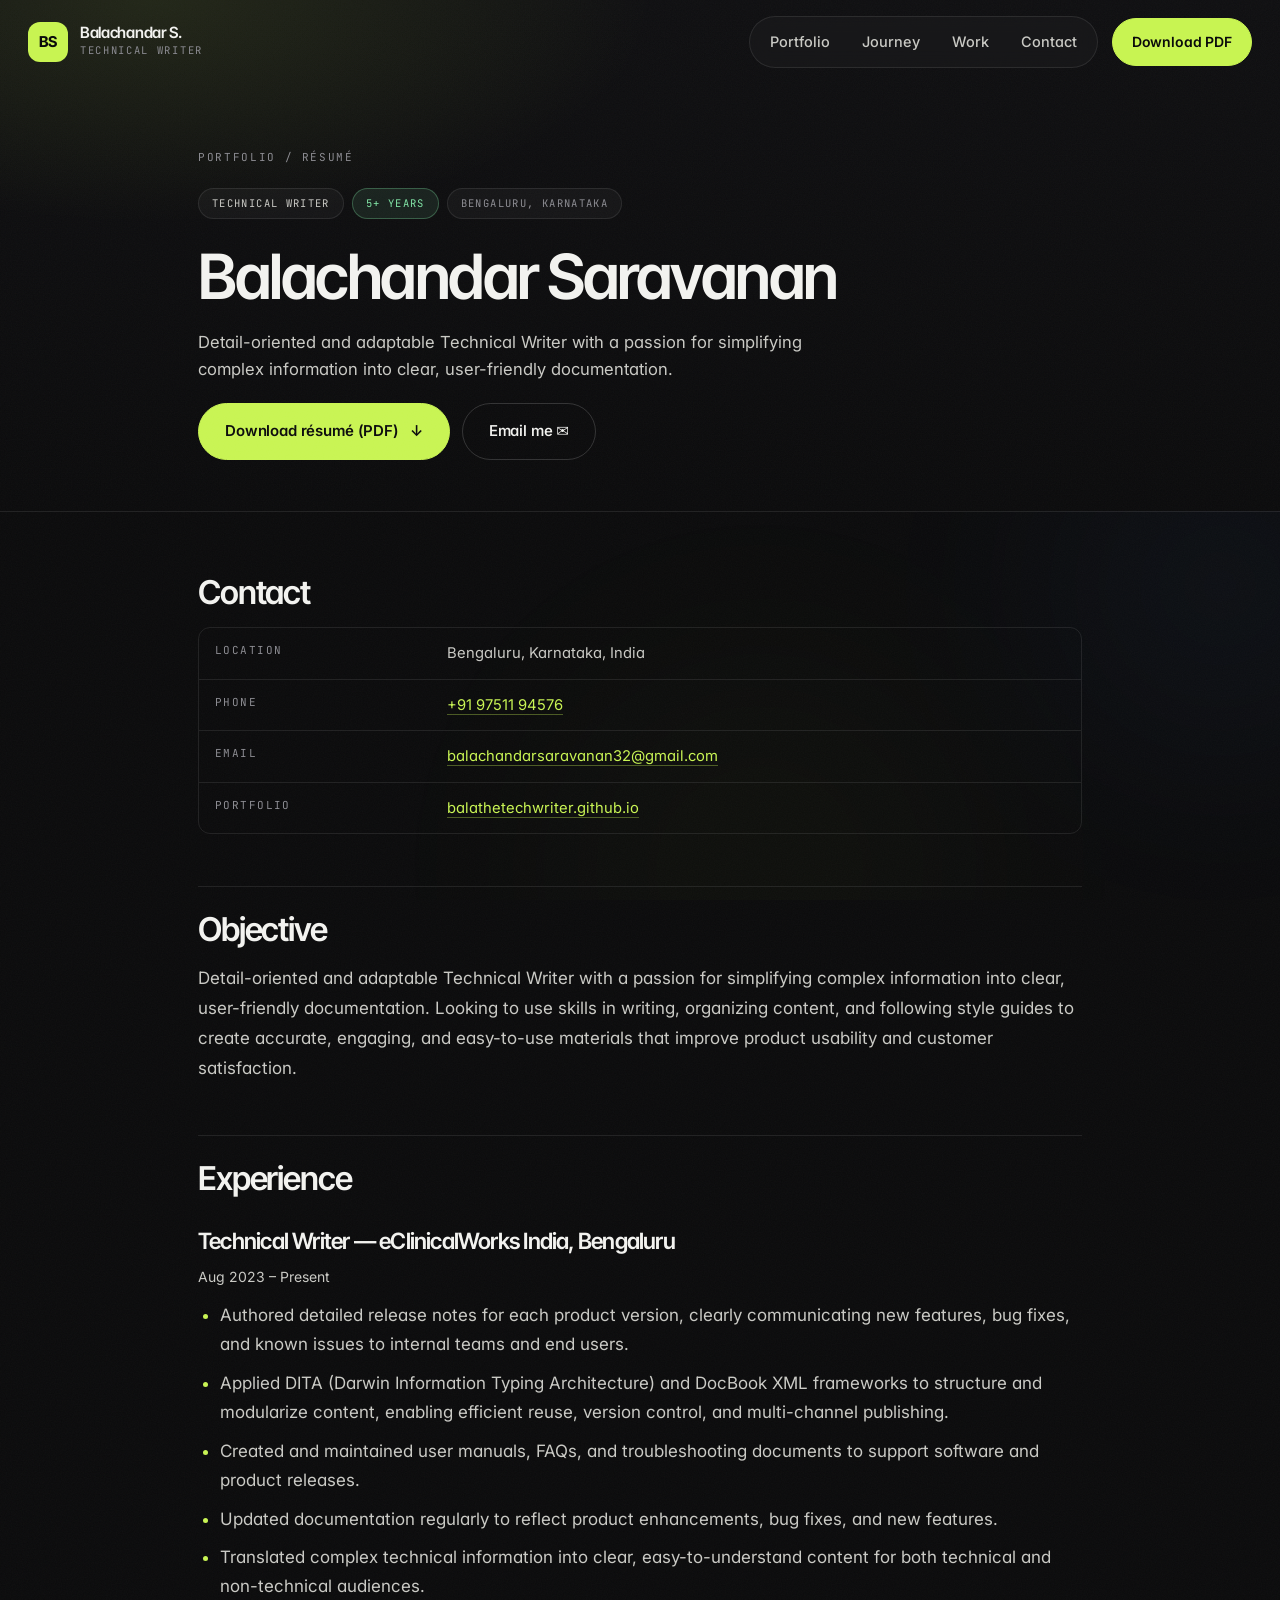
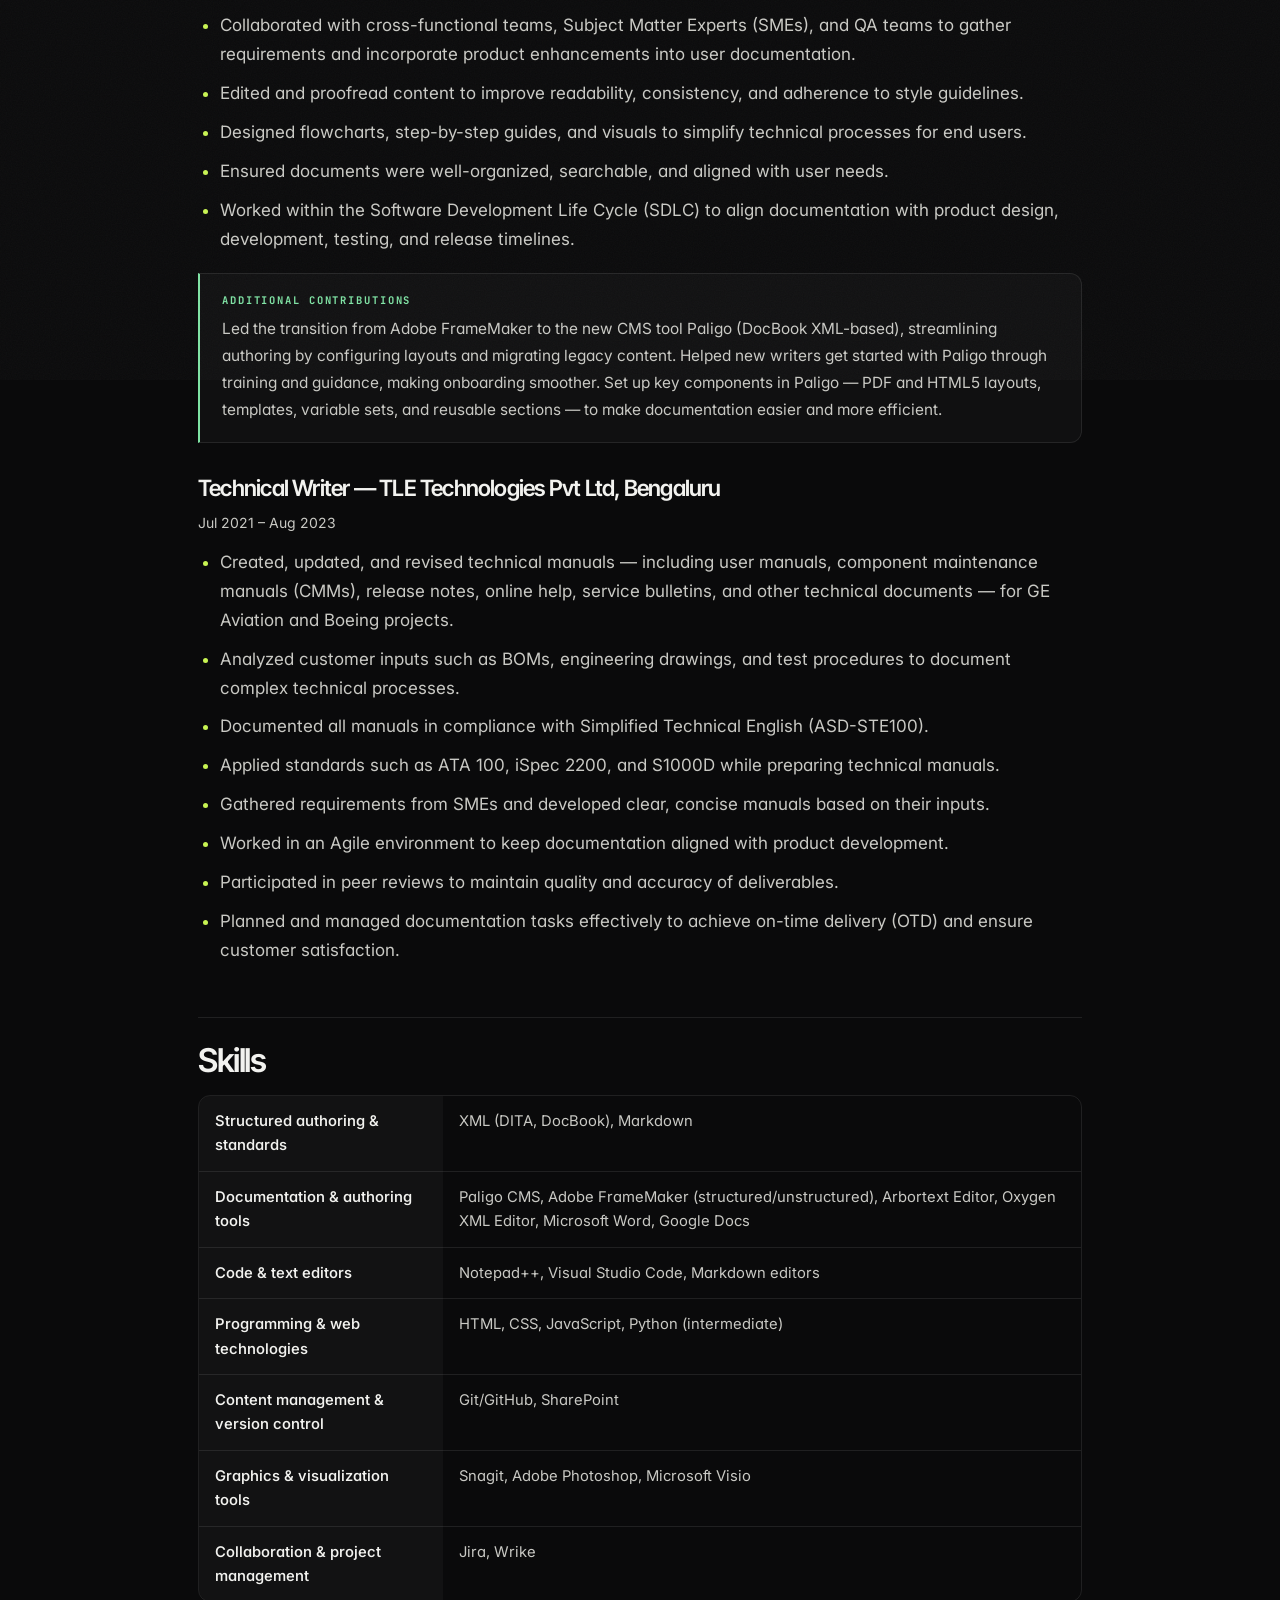
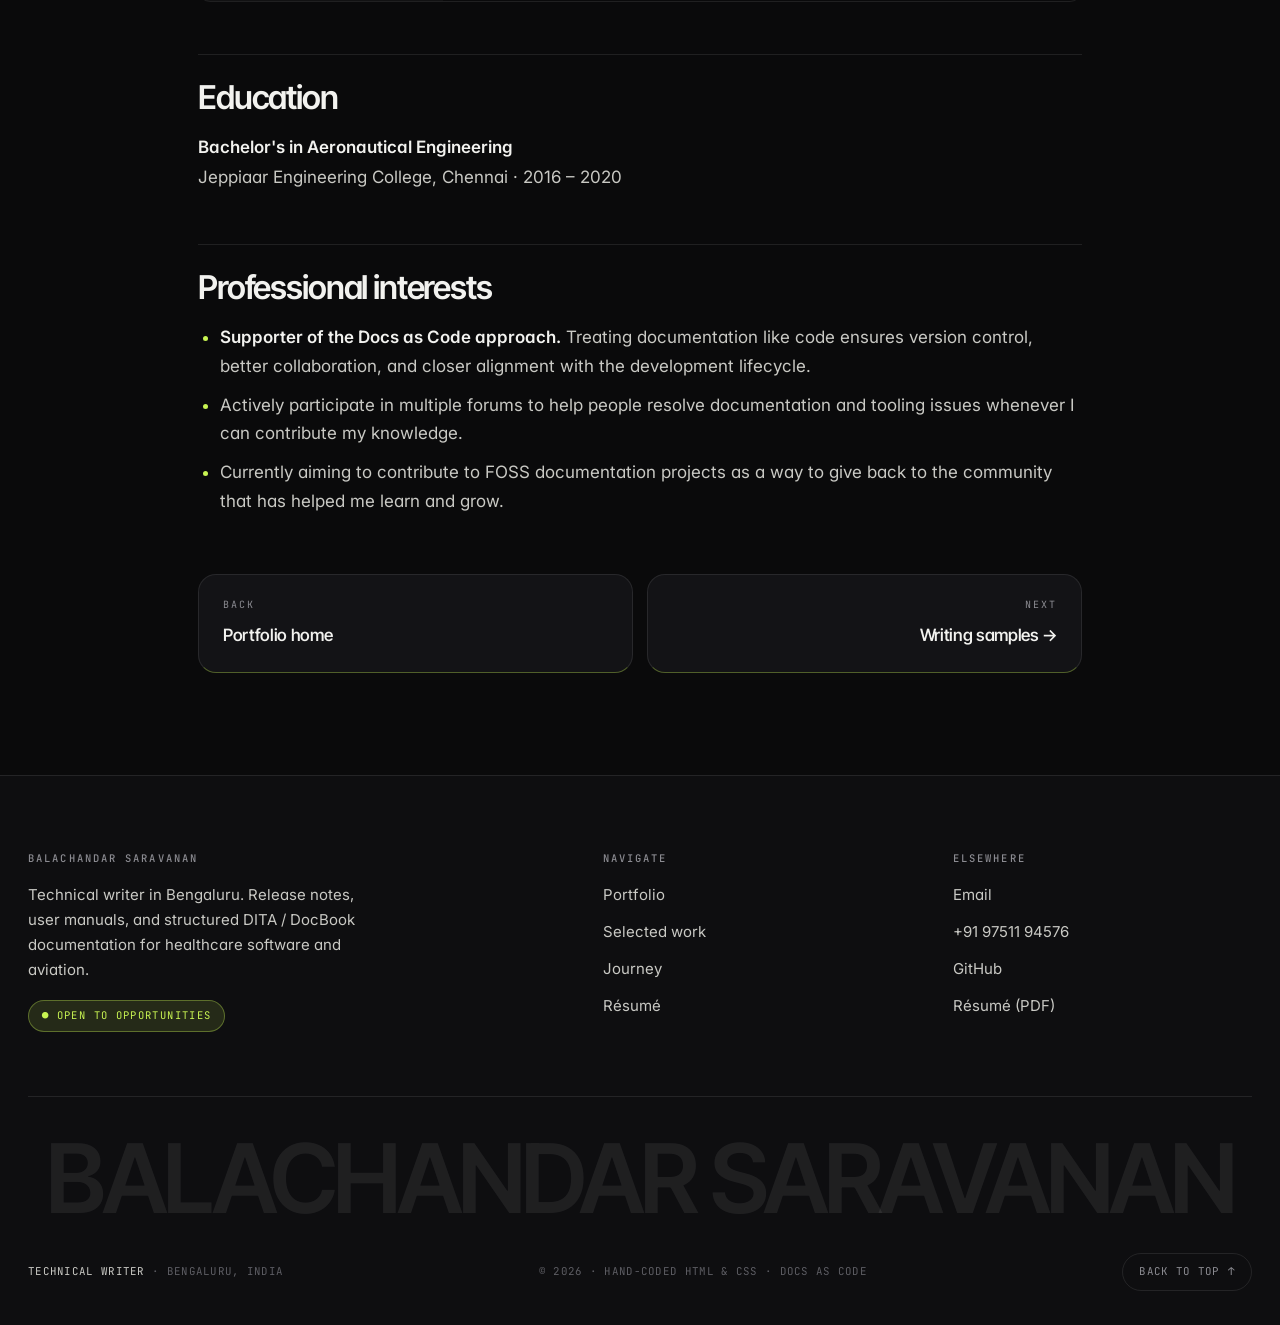
==== commit 93a0c80e: "Redesign portfolio with dark editorial aesthetic Rebuild the visual language of the site, inspired b" ====
--- a/resume.html
+++ b/resume.html
@@ -15,26 +15,44 @@
   <link rel="icon" type="image/png" sizes="16x16" href="favicon-16x16.png">
   <link rel="apple-touch-icon" href="apple-touch-icon.png">
   <link rel="manifest" href="site.webmanifest">
-  <meta name="theme-color" content="#0f4c81">
+  <meta name="theme-color" content="#0a0a0b">
+  <meta name="color-scheme" content="dark">
+  <link rel="preconnect" href="https://fonts.googleapis.com">
+  <link rel="preconnect" href="https://fonts.gstatic.com" crossorigin>
+  <link href="https://fonts.googleapis.com/css2?family=Inter+Tight:ital,wght@0,200..700;1,200..700&family=Inter:wght@300..600&family=JetBrains+Mono:wght@400;500&display=swap" rel="stylesheet">
   <link rel="stylesheet" href="css/site.css">
 </head>
 <body>
 
+  <a class="skip-link" href="#main">Skip to content</a>
+
+  <div class="aurora" aria-hidden="true"><span></span><span></span><span></span></div>
+  <div class="grain" aria-hidden="true"></div>
+  <div class="scroll-progress" aria-hidden="true"></div>
+  <div class="cursor-ring" aria-hidden="true"></div>
+  <div class="cursor" aria-hidden="true"></div>
   <header class="site-header">
     <div class="wrap site-header__inner">
-      <a class="brand" href="index.html">
+      <a class="brand" href="index.html" data-cursor>
         <span class="brand__mark">BS</span>
         <span><span class="brand__name">Balachandar S.</span><span class="brand__role">Technical Writer</span></span>
       </a>
-      <nav class="nav">
-        <a href="index.html">Portfolio</a>
-        <a href="index.html#experience">Experience</a>
-        <a href="index.html#samples">Samples</a>
-        <a href="index.html#contact">Contact</a>
-        <a class="nav__cta" href="resume/Balachandar-Saravanan-Resume.pdf" download>Download PDF</a>
+      <nav class="nav" id="site-nav" aria-label="Primary">
+        <div class="nav__links">
+          <a href="index.html">Portfolio</a>
+          <a href="index.html#journey">Journey</a>
+          <a href="index.html#work">Work</a>
+          <a href="index.html#contact">Contact</a>
+        </div>
+        <a class="btn btn--primary btn--sm nav__cta" data-cursor href="resume/Balachandar-Saravanan-Resume.pdf" download>Download PDF</a>
       </nav>
+      <button class="nav__toggle" aria-label="Toggle menu" aria-expanded="false" aria-controls="site-nav">
+        <span></span><span></span><span></span>
+      </button>
     </div>
   </header>
+
+  <main id="main">
 
   <div class="doc-header">
     <div class="doc-header__inner">
@@ -50,8 +68,8 @@
         complex information into clear, user-friendly documentation.
       </p>
       <div class="hero__actions" style="margin-top:20px">
-        <a class="btn btn--primary" href="resume/Balachandar-Saravanan-Resume.pdf" download>Download résumé (PDF) <span class="arrow">↓</span></a>
-        <a class="btn btn--ghost" href="mailto:balachandarsaravanan32@gmail.com">Email me ✉</a>
+        <a class="btn btn--primary" data-cursor href="resume/Balachandar-Saravanan-Resume.pdf" download>Download résumé (PDF) <span class="arrow">↓</span></a>
+        <a class="btn" data-cursor href="mailto:balachandarsaravanan32@gmail.com">Email me ✉</a>
       </div>
     </div>
   </div>
@@ -138,18 +156,49 @@
 
     <div class="doc-nav">
       <a href="index.html"><small>Back</small><strong>Portfolio home</strong></a>
-      <a class="next" href="index.html#samples"><small>Next</small><strong>Writing samples →</strong></a>
+      <a class="next" href="index.html#work"><small>Next</small><strong>Writing samples →</strong></a>
     </div>
 
   </div>
 
+  </main>
+
   <footer class="site-footer">
-    <div class="wrap site-footer__inner">
-      <span><span class="monogram-foot">Balachandar Saravanan</span> · Technical Writer</span>
-      <span>© <span id="year">2026</span> · Bengaluru, India</span>
+    <div class="wrap">
+      <div class="footer-grid">
+        <div class="footer-col">
+          <h3>Balachandar Saravanan</h3>
+          <p style="max-width:38ch">
+            Technical writer in Bengaluru. Release notes, user manuals, and structured DITA /
+            DocBook documentation for healthcare software and aviation.
+          </p>
+          <span class="chip chip--accent" style="margin-top:6px">● Open to opportunities</span>
+        </div>
+        <div class="footer-col">
+          <h3>Navigate</h3>
+          <a href="index.html">Portfolio</a>
+          <a href="index.html#work">Selected work</a>
+          <a href="index.html#journey">Journey</a>
+          <a href="resume.html">Résumé</a>
+        </div>
+        <div class="footer-col">
+          <h3>Elsewhere</h3>
+          <a href="mailto:balachandarsaravanan32@gmail.com">Email</a>
+          <a href="tel:+919751194576">+91 97511 94576</a>
+          <a href="https://github.com/balathetechwriter" target="_blank" rel="noopener">GitHub</a>
+          <a href="resume/Balachandar-Saravanan-Resume.pdf" download>Résumé (PDF)</a>
+        </div>
+      </div>
+
+      <div class="footer-word" aria-hidden="true">BALACHANDAR SARAVANAN</div>
+
+      <div class="site-footer__inner">
+        <span><span class="monogram-foot">Technical Writer</span> · Bengaluru, India</span>
+        <span>© <span id="year">2026</span> · Hand-coded HTML &amp; CSS · Docs as Code</span>
+        <a class="to-top" href="#main" data-cursor>Back to top <span aria-hidden="true">↑</span></a>
+      </div>
     </div>
   </footer>
-
-  <script>document.getElementById('year').textContent = new Date().getFullYear();</script>
+  <script src="js/site.js" defer></script>
 </body>
 </html>
--- a/css/site.css
+++ b/css/site.css
@@ -1,419 +1,1116 @@
 /* ============================================================
-   Balachandar S. — Technical Writer portfolio
-   Hand-written CSS. No frameworks.
+   Balachandar Saravanan — Technical Writer
+   Editorial dark portfolio. Hand-written CSS, no frameworks.
    ============================================================ */
 
+/* ---------- 1. Tokens ---------- */
 :root {
-  --bg: #ffffff;
-  --bg-soft: #f6f8fb;
-  --ink: #1d2433;
-  --ink-soft: #4d5668;
-  --muted: #6b7485;
-  --line: #e3e8f0;
-  --brand: #0f4c81;
-  --brand-deep: #0a3860;
-  --brand-soft: #e8f0f9;
-  --accent: #d97706;
-  --accent-soft: #fdf1e0;
-  --ok: #0e7a4e;
-  --ok-soft: #e5f4ec;
-  --radius: 12px;
-  --radius-sm: 8px;
-  --shadow-sm: 0 1px 2px rgba(23, 37, 61, .06), 0 4px 12px rgba(23, 37, 61, .05);
-  --shadow-md: 0 2px 4px rgba(23, 37, 61, .07), 0 14px 34px rgba(23, 37, 61, .10);
-  --font-body: "Segoe UI", system-ui, -apple-system, Arial, sans-serif;
-  --font-ui: "Segoe UI", system-ui, -apple-system, Arial, sans-serif;
-  --font-mono: "Cascadia Code", Consolas, "SFMono-Regular", Menlo, monospace;
-  --maxw: 1120px;
-}
-
-* { box-sizing: border-box; }
-html { scroll-behavior: smooth; }
-@media (prefers-reduced-motion: reduce) {
-  html { scroll-behavior: auto; }
-  *, *::before, *::after { transition: none !important; animation: none !important; }
+  --bg:        #0a0a0b;
+  --bg-2:      #0e0e10;
+  --surface:   #131316;
+  --surface-2: #17171b;
+  --line:      rgba(255, 255, 255, .09);
+  --line-2:    rgba(255, 255, 255, .16);
+
+  --ink:       #f2f2ef;
+  --ink-2:     #c9c9c4;
+  --muted:     #8b8b91;
+  --faint:     #5d5d63;
+
+  --accent:      #c8f452;
+  --accent-deep: #a9d92f;
+  --accent-ink:  #0a0a0b;
+  --accent-soft: rgba(200, 244, 82, .12);
+  --accent-line: rgba(200, 244, 82, .34);
+
+  --ok:   #7fe3a4;
+  --warn: #f5c469;
+
+  --font-display: "Inter Tight", "Inter", "Segoe UI", system-ui, -apple-system, sans-serif;
+  --font-body:    "Inter", "Segoe UI", system-ui, -apple-system, sans-serif;
+  --font-mono:    "JetBrains Mono", "Cascadia Code", Consolas, "SFMono-Regular", Menlo, monospace;
+
+  --maxw: 1280px;
+  --gutter: 28px;
+  --radius:    18px;
+  --radius-sm: 12px;
+  --radius-lg: 28px;
+
+  --ease: cubic-bezier(.22, 1, .36, 1);
+  --ease-out: cubic-bezier(.16, 1, .3, 1);
+
+  --shadow-sm: 0 1px 2px rgba(0, 0, 0, .5);
+  --shadow-md: 0 24px 60px -24px rgba(0, 0, 0, .85);
+  --shadow-glow: 0 0 0 1px var(--accent-line), 0 20px 60px -20px rgba(200, 244, 82, .22);
+}
+
+*, *::before, *::after { box-sizing: border-box; }
+
+html {
+  scroll-behavior: smooth;
+  scroll-padding-top: 96px;
+  -webkit-text-size-adjust: 100%;
 }
 
 body {
   margin: 0;
+  background: var(--bg);
+  color: var(--ink);
   font-family: var(--font-body);
   font-size: 17px;
-  line-height: 1.7;
-  color: var(--ink);
-  background: var(--bg);
+  line-height: 1.65;
+  font-feature-settings: "kern" 1, "liga" 1, "cv11" 1;
   -webkit-font-smoothing: antialiased;
-}
-
-img { max-width: 100%; height: auto; }
-a { color: var(--brand); text-decoration: none; }
-a:hover { text-decoration: underline; }
-.wrap { max-width: var(--maxw); margin: 0 auto; padding: 0 24px; }
-
-/* ---------- header ---------- */
+  -moz-osx-font-smoothing: grayscale;
+  overflow-x: hidden;
+}
+
+img, svg, video { max-width: 100%; display: block; }
+a { color: inherit; text-decoration: none; }
+::selection { background: var(--accent); color: var(--accent-ink); }
+
+:focus-visible {
+  outline: 2px solid var(--accent);
+  outline-offset: 3px;
+  border-radius: 4px;
+}
+
+.wrap { width: 100%; max-width: var(--maxw); margin-inline: auto; padding-inline: var(--gutter); }
+.wrap--narrow { max-width: 900px; }
+
+.sr-only {
+  position: absolute; width: 1px; height: 1px; padding: 0; margin: -1px;
+  overflow: hidden; clip: rect(0 0 0 0); white-space: nowrap; border: 0;
+}
+
+.skip-link {
+  position: fixed; top: -100px; left: 20px; z-index: 200;
+  background: var(--accent); color: var(--accent-ink);
+  padding: 12px 20px; border-radius: 0 0 10px 10px; font-weight: 600; font-size: 14px;
+  transition: top .2s var(--ease);
+}
+.skip-link:focus { top: 0; }
+
+/* ---------- 2. Ambience: grain + aurora ---------- */
+.grain {
+  position: fixed; inset: -120%; z-index: 3; pointer-events: none;
+  opacity: .038; mix-blend-mode: screen;
+  background-image: url("data:image/svg+xml,%3Csvg xmlns='http://www.w3.org/2000/svg' width='240' height='240'%3E%3Cfilter id='n'%3E%3CfeTurbulence type='fractalNoise' baseFrequency='.82' numOctaves='4' stitchTiles='stitch'/%3E%3C/filter%3E%3Crect width='100%25' height='100%25' filter='url(%23n)'/%3E%3C/svg%3E");
+  animation: grain-shift 7s steps(6) infinite;
+}
+@keyframes grain-shift {
+  0%,100% { transform: translate(0,0); }
+  20% { transform: translate(-3%, 2%); }
+  40% { transform: translate(2%, -3%); }
+  60% { transform: translate(-2%, -2%); }
+  80% { transform: translate(3%, 1%); }
+}
+
+.aurora {
+  position: fixed; inset: 0; z-index: 0; pointer-events: none; overflow: hidden;
+}
+.aurora span {
+  position: absolute; display: block; border-radius: 50%;
+  filter: blur(110px); opacity: .2;
+}
+.aurora span:nth-child(1) {
+  width: 620px; height: 620px; top: -220px; left: -140px;
+  background: radial-gradient(circle, rgba(200,244,82,.5), transparent 68%);
+  animation: drift-a 26s var(--ease) infinite alternate;
+}
+.aurora span:nth-child(2) {
+  width: 560px; height: 560px; top: 34%; right: -220px;
+  background: radial-gradient(circle, rgba(88,152,255,.42), transparent 68%);
+  opacity: .16;
+  animation: drift-b 32s var(--ease) infinite alternate;
+}
+.aurora span:nth-child(3) {
+  width: 700px; height: 700px; bottom: -320px; left: 32%;
+  background: radial-gradient(circle, rgba(200,244,82,.3), transparent 70%);
+  opacity: .12;
+  animation: drift-a 38s var(--ease) infinite alternate-reverse;
+}
+@keyframes drift-a { to { transform: translate3d(120px, 80px, 0) scale(1.18); } }
+@keyframes drift-b { to { transform: translate3d(-140px, -70px, 0) scale(1.12); } }
+
+/* ---------- 3. Cursor ---------- */
+.cursor, .cursor-ring {
+  position: fixed; top: 0; left: 0; z-index: 150; pointer-events: none;
+  border-radius: 50%; mix-blend-mode: difference;
+  opacity: 0; transition: opacity .3s ease;
+}
+.cursor { width: 7px; height: 7px; background: #fff; margin: -3.5px 0 0 -3.5px; }
+.cursor-ring {
+  width: 38px; height: 38px; margin: -19px 0 0 -19px;
+  border: 1px solid rgba(255,255,255,.55);
+  transition: opacity .3s ease, width .3s var(--ease), height .3s var(--ease),
+              margin .3s var(--ease), background-color .3s ease, border-color .3s ease;
+}
+body.cursor-ready .cursor, body.cursor-ready .cursor-ring { opacity: 1; }
+body.cursor-hover .cursor-ring {
+  width: 66px; height: 66px; margin: -33px 0 0 -33px;
+  background: rgba(255,255,255,.12); border-color: transparent;
+}
+body.cursor-hover .cursor { opacity: 0; }
+@media (hover: none), (max-width: 900px) {
+  .cursor, .cursor-ring { display: none; }
+}
+
+/* ---------- 4. Scroll progress ---------- */
+.scroll-progress {
+  position: fixed; top: 0; left: 0; height: 2px; width: 100%; z-index: 120;
+  transform: scaleX(0); transform-origin: 0 50%;
+  background: linear-gradient(90deg, var(--accent), #8fd3ff);
+}
+
+/* ---------- 5. Typography ---------- */
+h1, h2, h3, h4, h5 {
+  font-family: var(--font-display);
+  font-weight: 600;
+  line-height: 1.02;
+  letter-spacing: -.035em;
+  margin: 0;
+  text-wrap: balance;
+}
+
+.display {
+  font-size: clamp(2.9rem, 9.2vw, 8.6rem);
+  line-height: .94;
+  letter-spacing: -.045em;
+  font-weight: 620;
+}
+.display em {
+  font-style: italic;
+  font-weight: 400;
+  letter-spacing: -.02em;
+  color: var(--accent);
+}
+.display .thin { font-weight: 200; color: var(--ink-2); }
+
+.h-xl { font-size: clamp(2.1rem, 5.4vw, 4.4rem); line-height: .99; }
+.h-lg { font-size: clamp(1.8rem, 3.6vw, 3rem); }
+.h-md { font-size: clamp(1.3rem, 2.1vw, 1.75rem); letter-spacing: -.025em; }
+
+.lede {
+  font-size: clamp(1.02rem, 1.35vw, 1.24rem);
+  line-height: 1.62;
+  color: var(--ink-2);
+  max-width: 62ch;
+  text-wrap: pretty;
+}
+
+.mono-label {
+  display: inline-flex; align-items: center; gap: 10px;
+  font-family: var(--font-mono);
+  font-size: 11.5px; font-weight: 500;
+  letter-spacing: .22em; text-transform: uppercase;
+  color: var(--muted);
+}
+.mono-label::before {
+  content: ""; width: 26px; height: 1px; background: var(--accent); flex: none;
+}
+.mono-label--plain::before { display: none; }
+.mono-label .dot {
+  width: 6px; height: 6px; border-radius: 50%; background: var(--accent);
+  box-shadow: 0 0 0 0 var(--accent-line);
+  animation: pulse-dot 2.4s ease-out infinite;
+}
+@keyframes pulse-dot {
+  0%   { box-shadow: 0 0 0 0 rgba(200,244,82,.55); }
+  70%  { box-shadow: 0 0 0 10px rgba(200,244,82,0); }
+  100% { box-shadow: 0 0 0 0 rgba(200,244,82,0); }
+}
+
+.accent { color: var(--accent); }
+.muted  { color: var(--muted); }
+
+/* ---------- 6. Buttons ---------- */
+.btn {
+  --btn-bg: transparent;
+  --btn-fg: var(--ink);
+  --btn-bd: var(--line-2);
+  position: relative; isolation: isolate;
+  display: inline-flex; align-items: center; gap: 11px;
+  padding: 15px 26px;
+  border: 1px solid var(--btn-bd); border-radius: 999px;
+  background: var(--btn-bg); color: var(--btn-fg);
+  font-family: var(--font-body); font-size: 15px; font-weight: 550;
+  letter-spacing: -.01em; cursor: pointer; overflow: hidden;
+  transition: color .35s var(--ease), border-color .35s var(--ease), transform .35s var(--ease);
+}
+.btn::after {
+  content: ""; position: absolute; inset: 0; z-index: -1;
+  background: var(--accent); border-radius: inherit;
+  transform: translateY(102%); transition: transform .45s var(--ease-out);
+}
+.btn:hover { color: var(--accent-ink); border-color: var(--accent); }
+.btn:hover::after { transform: translateY(0); }
+.btn .arrow { transition: transform .35s var(--ease); }
+.btn:hover .arrow { transform: translate(3px, -3px); }
+.btn:active { transform: scale(.98); }
+
+.btn--primary { --btn-bg: var(--accent); --btn-fg: var(--accent-ink); --btn-bd: var(--accent); font-weight: 600; }
+.btn--primary::after { background: var(--ink); }
+.btn--primary:hover { color: var(--bg); border-color: var(--ink); }
+
+.btn--ghost { --btn-bg: rgba(255,255,255,.03); }
+.btn--sm { padding: 11px 19px; font-size: 14px; }
+
+.text-link {
+  position: relative; display: inline-flex; align-items: center; gap: 8px;
+  font-weight: 550; color: var(--ink); font-size: 15px;
+}
+.text-link::after {
+  content: ""; position: absolute; left: 0; right: 0; bottom: -3px; height: 1px;
+  background: currentColor; transform: scaleX(0); transform-origin: 100% 50%;
+  transition: transform .4s var(--ease-out);
+}
+.text-link:hover { color: var(--accent); }
+.text-link:hover::after { transform: scaleX(1); transform-origin: 0 50%; }
+.text-link .arrow { transition: transform .35s var(--ease); }
+.text-link:hover .arrow { transform: translateX(4px); }
+
+/* ---------- 7. Header ---------- */
 .site-header {
-  position: sticky; top: 0; z-index: 60;
-  background: rgba(255, 255, 255, .92);
-  backdrop-filter: blur(8px);
-  border-bottom: 1px solid var(--line);
-}
-.site-header__inner {
-  display: flex; align-items: center; justify-content: space-between;
-  gap: 16px; height: 64px;
-}
-.brand { display: flex; align-items: center; gap: 11px; color: var(--ink); }
-.brand:hover { text-decoration: none; }
+  position: fixed; top: 0; left: 0; right: 0; z-index: 100;
+  padding: 16px 0;
+  transition: transform .5s var(--ease), background-color .4s ease,
+              backdrop-filter .4s ease, border-color .4s ease, padding .4s ease;
+  border-bottom: 1px solid transparent;
+}
+.site-header.is-stuck {
+  padding: 10px 0;
+  background: rgba(10, 10, 11, .72);
+  backdrop-filter: blur(18px) saturate(1.4);
+  -webkit-backdrop-filter: blur(18px) saturate(1.4);
+  border-bottom-color: var(--line);
+}
+.site-header.is-hidden { transform: translateY(-105%); }
+
+.site-header__inner { display: flex; align-items: center; justify-content: space-between; gap: 20px; }
+
+.brand { display: inline-flex; align-items: center; gap: 12px; }
 .brand__mark {
-  display: grid; place-items: center;
-  width: 36px; height: 36px; border-radius: 9px;
-  background: linear-gradient(135deg, var(--brand), var(--brand-deep));
-  color: #fff; font-weight: 700; font-size: 15px; letter-spacing: .3px;
-}
-.brand__name { font-weight: 700; font-size: 15.5px; line-height: 1.2; color: var(--ink); }
-.brand__role { display: block; font-size: 12px; font-weight: 500; color: var(--muted); letter-spacing: .4px; }
+  position: relative; display: grid; place-items: center;
+  width: 40px; height: 40px; border-radius: 12px; flex: none;
+  background: var(--accent); color: var(--accent-ink);
+  font-family: var(--font-display); font-weight: 700; font-size: 15px; letter-spacing: -.03em;
+  transition: transform .5s var(--ease), border-radius .5s var(--ease);
+}
+.brand:hover .brand__mark { transform: rotate(-8deg) scale(1.05); border-radius: 50%; }
+.brand__name {
+  display: block; font-family: var(--font-display); font-weight: 600;
+  font-size: 15.5px; letter-spacing: -.02em; line-height: 1.15; color: var(--ink);
+}
+.brand__role {
+  display: block; font-family: var(--font-mono); font-size: 10.5px;
+  letter-spacing: .16em; text-transform: uppercase; color: var(--muted);
+}
 
 .nav { display: flex; align-items: center; gap: 4px; }
-.nav a {
-  color: var(--ink-soft); font-size: 15px; font-weight: 500;
-  padding: 8px 13px; border-radius: 8px;
-}
-.nav a:hover { color: var(--brand); background: var(--brand-soft); text-decoration: none; }
-.nav__cta {
-  margin-left: 6px; background: var(--brand); color: #fff !important;
-  border-radius: 999px; padding: 8px 18px !important; font-size: 14px !important;
-}
-.nav__cta:hover { background: var(--brand-deep); }
-.nav__toggle { display: none; background: none; border: 0; cursor: pointer; color: var(--ink); font-size: 22px; padding: 6px; }
-
-/* ---------- hero ---------- */
-.hero { background: linear-gradient(180deg, var(--bg-soft), #fff 90%); }
-.hero__inner {
-  display: grid; grid-template-columns: 1.15fr .85fr; gap: 48px;
-  align-items: center; padding: 72px 24px 64px;
-}
-.eyebrow {
-  display: inline-flex; align-items: center; gap: 8px;
-  font-size: 13.5px; font-weight: 600; letter-spacing: .6px; text-transform: uppercase;
-  color: var(--brand); background: var(--brand-soft);
-  padding: 7px 14px; border-radius: 999px; margin-bottom: 18px;
-}
-.eyebrow::before { content: ""; width: 7px; height: 7px; border-radius: 50%; background: var(--accent); }
-h1 { font-size: clamp(34px, 4.6vw, 52px); line-height: 1.12; margin: 0 0 8px; letter-spacing: -1px; }
-h1 .name-accent { color: var(--brand); }
-.hero__kicker { font-size: 18px; font-weight: 600; color: var(--ink-soft); margin: 0 0 16px; }
-.hero__lead { font-size: 18px; color: var(--ink-soft); margin: 0 0 28px; max-width: 60ch; }
-.hero__actions { display: flex; flex-wrap: wrap; gap: 12px; }
-.btn {
-  display: inline-flex; align-items: center; gap: 8px;
-  border-radius: 999px; padding: 12px 22px; font-weight: 600; font-size: 15.5px;
-  cursor: pointer; transition: transform .15s ease, box-shadow .15s ease;
-}
-.btn:hover { transform: translateY(-1px); box-shadow: var(--shadow-md); text-decoration: none; }
-.btn--primary { background: var(--brand); color: #fff; }
-.btn--primary:hover { background: var(--brand-deep); }
-.btn--ghost { background: #fff; color: var(--ink); border: 1px solid var(--line); }
-.btn--ghost:hover { border-color: var(--brand); color: var(--brand); }
-.btn .arrow { transition: transform .15s ease; }
-.btn:hover .arrow { transform: translateX(3px); }
-
-/* mock document card */
-.hero__visual { display: flex; justify-content: center; }
-.mockdoc {
-  width: min(400px, 100%);
-  background: #fff; border: 1px solid var(--line); border-radius: 14px;
-  box-shadow: var(--shadow-md); overflow: hidden; transform: rotate(1.2deg);
-}
-.mockdoc__bar {
-  display: flex; align-items: center; gap: 6px; padding: 10px 14px;
-  background: var(--bg-soft); border-bottom: 1px solid var(--line);
-}
-.mockdoc__dot { width: 10px; height: 10px; border-radius: 50%; background: #d5dce8; }
-.mockdoc__dot:first-child { background: #f2b8a9; }
-.mockdoc__dot:nth-child(2) { background: #f2dd9c; }
-.mockdoc__dot:nth-child(3) { background: #a9d6b8; }
-.mockdoc__title { font-size: 13px; font-weight: 600; color: var(--ink-soft); margin-left: 8px; }
-.mockdoc__body { padding: 16px 18px 18px; }
-.mockdoc h4 { margin: 0 0 10px; font-size: 15.5px; color: var(--brand); line-height: 1.35; }
-.mockdoc ol { margin: 0; padding-left: 20px; font-size: 13px; color: var(--ink-soft); }
-.mockdoc li { margin-bottom: 7px; }
-.mockdoc .mock-line { height: 8px; border-radius: 4px; background: #edf1f7; margin: 8px 0; }
-.mockdoc__foot { display: flex; align-items: center; gap: 8px; margin-top: 14px; }
+.nav__links {
+  display: flex; align-items: center; gap: 2px;
+  padding: 5px; border: 1px solid var(--line); border-radius: 999px;
+  background: rgba(255,255,255,.028);
+  backdrop-filter: blur(10px); -webkit-backdrop-filter: blur(10px);
+}
+.nav__links a {
+  position: relative; padding: 8px 15px; border-radius: 999px;
+  font-size: 14.5px; font-weight: 500; color: var(--ink-2);
+  transition: color .3s ease, background-color .3s ease;
+}
+.nav__links a:hover { color: var(--ink); background: rgba(255,255,255,.06); }
+.nav__links a.is-active { color: var(--accent-ink); background: var(--accent); }
+.nav__cta { margin-left: 10px; }
+.nav__toggle {
+  display: none; width: 44px; height: 44px; flex: none;
+  border: 1px solid var(--line-2); border-radius: 50%;
+  background: rgba(255,255,255,.03); cursor: pointer; padding: 0;
+}
+.nav__toggle span {
+  display: block; width: 17px; height: 1.5px; margin: 4px auto;
+  background: var(--ink); border-radius: 2px;
+  transition: transform .4s var(--ease), opacity .3s ease;
+}
+.nav__toggle[aria-expanded="true"] span:nth-child(1) { transform: translateY(5.5px) rotate(45deg); }
+.nav__toggle[aria-expanded="true"] span:nth-child(2) { opacity: 0; }
+.nav__toggle[aria-expanded="true"] span:nth-child(3) { transform: translateY(-5.5px) rotate(-45deg); }
+
+/* ---------- 8. Layout primitives ---------- */
+main { position: relative; z-index: 1; }
+
+.section { position: relative; padding: clamp(76px, 10vw, 148px) 0; }
+.section--tight { padding-block: clamp(56px, 6vw, 90px); }
+.section--soft { background: var(--bg-2); }
+.section--line { border-top: 1px solid var(--line); }
+
+.section__head { max-width: 780px; margin-bottom: clamp(40px, 5vw, 72px); }
+.section__head .mono-label { margin-bottom: 22px; }
+.section__title { margin: 0 0 18px; }
+.section__lede { margin: 0; }
+
+.section__head--split {
+  max-width: none; display: grid; grid-template-columns: 1.15fr .85fr;
+  gap: 44px; align-items: end;
+}
+.section__head--split .section__lede { max-width: 46ch; padding-bottom: 6px; }
+
+.rule { height: 1px; background: var(--line); border: 0; margin: 0; }
+
+/* ---------- 9. Reveal animation ---------- */
+[data-reveal] {
+  opacity: 0; transform: translateY(28px);
+  transition: opacity .9s var(--ease-out), transform .9s var(--ease-out);
+  transition-delay: var(--d, 0ms);
+}
+[data-reveal].is-in { opacity: 1; transform: none; }
+
+.line-mask { display: block; overflow: hidden; padding-bottom: .06em; }
+.line-mask > span {
+  display: block; transform: translateY(105%);
+  transition: transform 1.05s var(--ease-out); transition-delay: var(--d, 0ms);
+}
+.is-in .line-mask > span, .line-mask.is-in > span { transform: none; }
+
+/* ---------- 10. Hero ---------- */
+.hero {
+  position: relative;
+  min-height: clamp(640px, 100svh, 1000px);
+  display: flex; flex-direction: column; justify-content: flex-end;
+  padding-top: 148px; padding-bottom: 46px;
+  overflow: hidden;
+}
+.hero__grid {
+  position: absolute; inset: 0; z-index: 0; pointer-events: none;
+  background-image:
+    linear-gradient(to right, var(--line) 1px, transparent 1px),
+    linear-gradient(to bottom, var(--line) 1px, transparent 1px);
+  background-size: clamp(80px, 11vw, 160px) clamp(80px, 11vw, 160px);
+  mask-image: radial-gradient(ellipse 90% 70% at 50% 40%, #000 20%, transparent 78%);
+  -webkit-mask-image: radial-gradient(ellipse 90% 70% at 50% 40%, #000 20%, transparent 78%);
+  opacity: .8;
+}
+.hero__inner { position: relative; z-index: 1; width: 100%; }
+
+.hero__top {
+  display: flex; flex-wrap: wrap; align-items: center; justify-content: space-between;
+  gap: 18px; margin-bottom: clamp(26px, 4vw, 52px);
+}
+.availability {
+  display: inline-flex; align-items: center; gap: 10px;
+  padding: 9px 17px 9px 13px; border-radius: 999px;
+  border: 1px solid var(--accent-line); background: var(--accent-soft);
+  font-family: var(--font-mono); font-size: 11.5px;
+  letter-spacing: .14em; text-transform: uppercase; color: var(--accent);
+}
+.availability .dot {
+  width: 7px; height: 7px; border-radius: 50%; background: var(--accent);
+  animation: pulse-dot 2.4s ease-out infinite;
+}
+
+.hero__title { margin: 0; }
+.hero__title .row { display: block; }
+.hero__title .indent { padding-left: clamp(0px, 13vw, 210px); }
+
+.hero__bottom {
+  display: grid; grid-template-columns: 1.05fr .95fr;
+  gap: clamp(28px, 5vw, 70px); align-items: end;
+  margin-top: clamp(34px, 5vw, 62px);
+  padding-top: clamp(26px, 3vw, 40px);
+  border-top: 1px solid var(--line);
+}
+.hero .hero__actions { margin-top: 26px; }
+
+.hero__stats { display: flex; flex-wrap: wrap; gap: clamp(22px, 3.4vw, 52px); justify-content: flex-end; }
+.stat { min-width: 92px; }
+.stat__num {
+  display: flex; align-items: baseline; gap: 2px;
+  font-family: var(--font-display); font-weight: 600;
+  font-size: clamp(2.1rem, 4vw, 3.4rem); line-height: 1; letter-spacing: -.05em;
+}
+.stat__num sup { font-size: .4em; color: var(--accent); top: -.9em; position: relative; }
+.stat__label {
+  margin-top: 9px; font-family: var(--font-mono); font-size: 10.5px;
+  letter-spacing: .17em; text-transform: uppercase; color: var(--muted); max-width: 15ch;
+}
+
+.scroll-cue {
+  display: inline-flex; align-items: center; gap: 10px; margin-top: 42px;
+  font-family: var(--font-mono); font-size: 10.5px;
+  letter-spacing: .2em; text-transform: uppercase; color: var(--faint);
+}
+.scroll-cue i {
+  display: block; width: 1px; height: 34px; background: var(--line-2);
+  position: relative; overflow: hidden;
+}
+.scroll-cue i::after {
+  content: ""; position: absolute; inset: 0; background: var(--accent);
+  animation: cue 2.2s var(--ease) infinite;
+}
+@keyframes cue {
+  0% { transform: translateY(-100%); } 60%,100% { transform: translateY(100%); }
+}
+
+/* ---------- 11. Marquee ---------- */
+.marquee {
+  position: relative; overflow: hidden; padding: 20px 0;
+  border-block: 1px solid var(--line); background: var(--bg-2);
+  user-select: none;
+}
+.marquee__track { display: flex; width: max-content; animation: slide 42s linear infinite; }
+.marquee:hover .marquee__track { animation-play-state: paused; }
+.marquee__group { display: flex; align-items: center; flex: none; }
+.marquee__item {
+  display: inline-flex; align-items: center; gap: 24px;
+  padding-inline: 24px;
+  font-family: var(--font-display); font-weight: 500;
+  font-size: clamp(1rem, 1.9vw, 1.6rem); letter-spacing: -.02em;
+  color: var(--ink-2); white-space: nowrap;
+}
+.marquee__item::after {
+  content: ""; width: 7px; height: 7px; border-radius: 50%;
+  background: var(--accent); flex: none; opacity: .85;
+}
+.marquee--reverse .marquee__track { animation-direction: reverse; animation-duration: 52s; }
+@keyframes slide { to { transform: translateX(-50%); } }
+
+/* ---------- 12. Cards / surfaces ---------- */
+.panel {
+  position: relative; background: var(--surface);
+  border: 1px solid var(--line); border-radius: var(--radius);
+  padding: clamp(24px, 3vw, 36px);
+}
+.panel--glow { background: linear-gradient(160deg, var(--surface-2), var(--surface)); }
+
+.card {
+  position: relative; overflow: hidden;
+  background: var(--surface); border: 1px solid var(--line);
+  border-radius: var(--radius); padding: clamp(24px, 2.6vw, 34px);
+  transition: border-color .45s var(--ease), transform .45s var(--ease), background-color .45s var(--ease);
+}
+.card::before {
+  content: ""; position: absolute; inset: 0; pointer-events: none; opacity: 0;
+  background: radial-gradient(460px circle at var(--mx, 50%) var(--my, 0%), rgba(200,244,82,.08), transparent 62%);
+  transition: opacity .45s ease;
+}
+.card:hover { border-color: var(--line-2); transform: translateY(-4px); background: var(--surface-2); }
+.card:hover::before { opacity: 1; }
+.card h3 { margin: 0 0 10px; font-size: 1.16rem; }
+.card p  { margin: 0; color: var(--ink-2); font-size: 15.4px; line-height: 1.62; }
+.card ul { margin: 0; padding-left: 18px; color: var(--ink-2); font-size: 15px; }
+.card li { margin-bottom: 8px; }
+.card li::marker { color: var(--accent); }
+.card__icon {
+  display: grid; place-items: center; width: 46px; height: 46px; margin-bottom: 18px;
+  border-radius: 13px; border: 1px solid var(--line);
+  background: rgba(255,255,255,.04); font-size: 20px;
+}
+.card__when {
+  font-family: var(--font-mono); font-size: 11px; letter-spacing: .15em;
+  text-transform: uppercase; color: var(--muted); margin: 0 0 16px;
+}
+
+.card-grid { display: grid; grid-template-columns: repeat(3, 1fr); gap: 18px; }
+.card-grid--2 { grid-template-columns: repeat(2, 1fr); }
+
+/* ---------- 13. About ---------- */
+.about-grid {
+  display: grid; grid-template-columns: .92fr 1.08fr;
+  gap: clamp(36px, 5vw, 76px); align-items: start;
+}
+.about-sticky { position: sticky; top: 118px; }
+.about-copy p { color: var(--ink-2); margin: 0 0 20px; font-size: 1.03rem; line-height: 1.72; }
+.about-copy p:last-child { margin-bottom: 0; }
+.about-copy strong { color: var(--ink); font-weight: 600; }
+.about-copy em { color: var(--ink); font-style: italic; }
+
+.focus-list { list-style: none; margin: 30px 0 0; padding: 0; }
+.focus-list li {
+  display: flex; gap: 14px; align-items: flex-start;
+  padding: 15px 0; border-top: 1px solid var(--line);
+  font-size: 15.6px; color: var(--ink-2);
+}
+.focus-list li:last-child { border-bottom: 1px solid var(--line); }
+.focus-list .tick {
+  flex: none; width: 20px; height: 20px; margin-top: 3px;
+  display: grid; place-items: center; border-radius: 50%;
+  background: var(--accent-soft); color: var(--accent);
+  font-size: 11px; font-weight: 700;
+}
+
+.portrait {
+  position: relative; border-radius: var(--radius-lg); overflow: hidden;
+  border: 1px solid var(--line); background: var(--surface);
+  aspect-ratio: 4 / 5;
+}
+.portrait__initials {
+  position: absolute; inset: 0; display: grid; place-items: center;
+  font-family: var(--font-display); font-weight: 600;
+  font-size: clamp(5rem, 14vw, 11rem); letter-spacing: -.06em;
+  color: rgba(255,255,255,.055);
+}
+.portrait__tag {
+  position: absolute; left: 20px; bottom: 20px; right: 20px;
+  display: flex; flex-wrap: wrap; gap: 8px;
+}
+
+.fact-card { background: var(--surface); border: 1px solid var(--line); border-radius: var(--radius); padding: 28px; }
+.fact-card h3 { margin: 0 0 4px; font-size: 1.24rem; }
+.fact-card .sub {
+  margin: 0 0 22px; font-family: var(--font-mono); font-size: 11px;
+  letter-spacing: .15em; text-transform: uppercase; color: var(--muted);
+}
+.fact-list { list-style: none; margin: 0 0 24px; padding: 0; }
+.fact-list li {
+  display: grid; grid-template-columns: minmax(120px, 34%) 1fr; gap: 14px;
+  padding: 11px 0; border-top: 1px solid var(--line);
+  font-size: 14.6px; color: var(--ink-2);
+}
+.fact-list li strong {
+  font-family: var(--font-mono); font-size: 10.5px; letter-spacing: .13em;
+  text-transform: uppercase; color: var(--muted); font-weight: 500; padding-top: 3px;
+}
+
+/* ---------- 14. Timeline ---------- */
+.timeline { position: relative; margin-top: 20px; }
+.tl-item {
+  display: grid; grid-template-columns: 150px 1fr; gap: clamp(20px, 4vw, 56px);
+  padding: clamp(26px, 3vw, 40px) 0; border-top: 1px solid var(--line);
+  transition: background-color .5s var(--ease);
+}
+.tl-item:last-child { border-bottom: 1px solid var(--line); }
+.tl-item:hover { background: rgba(255,255,255,.018); }
+.tl-year {
+  font-family: var(--font-display); font-weight: 600;
+  font-size: clamp(1.6rem, 3vw, 2.5rem); letter-spacing: -.045em;
+  line-height: 1; color: var(--faint);
+  transition: color .5s var(--ease);
+}
+.tl-item:hover .tl-year { color: var(--accent); }
+.tl-body h3 { font-size: clamp(1.2rem, 1.9vw, 1.6rem); margin: 0 0 10px; }
+.tl-body p { margin: 0; color: var(--ink-2); font-size: 15.8px; max-width: 68ch; }
+.tl-tags { display: flex; flex-wrap: wrap; gap: 7px; margin-top: 16px; }
+
+/* ---------- 15. Work / samples ---------- */
+.work-list { display: grid; gap: 18px; }
+.work-card {
+  position: relative; display: grid; grid-template-columns: 1fr 1fr;
+  gap: clamp(20px, 3vw, 48px); align-items: center;
+  padding: clamp(22px, 2.4vw, 32px);
+  background: var(--surface); border: 1px solid var(--line);
+  border-radius: var(--radius-lg); overflow: hidden;
+  transition: border-color .5s var(--ease), background-color .5s var(--ease), transform .5s var(--ease);
+}
+.work-card::before {
+  content: ""; position: absolute; inset: 0; pointer-events: none; opacity: 0;
+  background: radial-gradient(620px circle at var(--mx, 50%) var(--my, 50%), rgba(200,244,82,.07), transparent 60%);
+  transition: opacity .5s ease;
+}
+.work-card:hover { border-color: var(--accent-line); background: var(--surface-2); transform: translateY(-3px); }
+.work-card:hover::before { opacity: 1; }
+.work-card:nth-child(even) .work-card__media { order: 2; }
+
+.work-card__media {
+  position: relative; border-radius: var(--radius); overflow: hidden;
+  aspect-ratio: 16 / 10; background: #08080a; border: 1px solid var(--line);
+}
+.work-card__media img {
+  width: 100%; height: 100%; object-fit: cover;
+  transition: transform 1.1s var(--ease-out), filter .6s ease;
+  filter: saturate(.92);
+}
+.work-card:hover .work-card__media img { transform: scale(1.055); filter: saturate(1.08); }
+.work-card__index {
+  position: absolute; top: 14px; left: 16px; z-index: 2;
+  font-family: var(--font-mono); font-size: 11.5px; letter-spacing: .16em;
+  color: var(--ink); padding: 6px 11px; border-radius: 999px;
+  background: rgba(10,10,11,.62); border: 1px solid var(--line-2);
+  backdrop-filter: blur(8px); -webkit-backdrop-filter: blur(8px);
+}
+.work-card__body { position: relative; z-index: 1; padding: 4px clamp(0px, 1vw, 14px); }
+.work-card__tags { display: flex; flex-wrap: wrap; gap: 7px; margin-bottom: 18px; }
+.work-card h3 { font-size: clamp(1.35rem, 2.3vw, 2rem); margin: 0 0 12px; }
+.work-card__desc { color: var(--ink-2); font-size: 15.6px; margin: 0 0 18px; max-width: 52ch; }
+
+.pull-quote {
+  position: relative; margin: 0 0 22px; padding: 16px 20px;
+  border-left: 2px solid var(--accent-line); background: rgba(255,255,255,.028);
+  border-radius: 0 var(--radius-sm) var(--radius-sm) 0;
+  font-size: 14.8px; line-height: 1.6; color: var(--ink-2);
+}
+.pull-quote .docs {
+  display: block; font-family: var(--font-mono); font-size: 10px;
+  letter-spacing: .18em; text-transform: uppercase; color: var(--accent); margin-bottom: 7px;
+}
+.pull-quote em { color: var(--ink); font-style: italic; }
+.pull-quote strong { color: var(--ink); }
+
+.work-card__foot {
+  display: flex; flex-wrap: wrap; align-items: center; justify-content: space-between;
+  gap: 14px; padding-top: 18px; border-top: 1px solid var(--line);
+}
+.work-card__foot .note {
+  font-family: var(--font-mono); font-size: 10.5px; letter-spacing: .11em;
+  text-transform: uppercase; color: var(--muted);
+}
+
+/* chips */
 .chip {
   display: inline-flex; align-items: center; gap: 6px;
-  font-size: 12px; font-weight: 600; border-radius: 999px; padding: 4px 11px;
-  background: var(--brand-soft); color: var(--brand);
-}
-.chip--amber { background: var(--accent-soft); color: #9a5404; }
-.chip--ok { background: var(--ok-soft); color: var(--ok); }
-.chip--neutral { background: #eef1f6; color: var(--ink-soft); }
-
-/* ---------- sections ---------- */
-.section { padding: 72px 0; }
-.section--soft { background: var(--bg-soft); border-top: 1px solid var(--line); border-bottom: 1px solid var(--line); }
-.section__head { max-width: 720px; margin-bottom: 40px; }
-.section__kicker {
-  font-size: 13px; font-weight: 700; letter-spacing: 1.2px; text-transform: uppercase;
-  color: var(--accent); margin: 0 0 8px;
-}
-.section__title { font-size: clamp(26px, 3vw, 34px); margin: 0 0 12px; letter-spacing: -.5px; }
-.section__lede { margin: 0; color: var(--ink-soft); font-size: 17px; }
-
-/* about */
-.about-grid { display: grid; grid-template-columns: 1fr .9fr; gap: 40px; align-items: start; }
-.about-copy p { color: var(--ink-soft); margin: 0 0 16px; }
-.about-copy p strong { color: var(--ink); }
-.focus-list { list-style: none; margin: 0; padding: 0; }
-.focus-list li {
-  display: flex; gap: 10px; padding: 10px 0; border-bottom: 1px dashed var(--line);
-  font-size: 16px; color: var(--ink);
-}
-.focus-list li:last-child { border-bottom: 0; }
-.focus-list .tick { color: var(--ok); font-weight: 700; flex: none; }
-.fact-card {
-  background: #fff; border: 1px solid var(--line); border-radius: var(--radius);
-  box-shadow: var(--shadow-sm); padding: 26px;
-}
-.fact-card h3 { margin: 0 0 6px; font-size: 18px; }
-.fact-card .sub { color: var(--muted); font-size: 14.5px; margin: 0 0 16px; }
-.fact-list { margin: 0 0 18px; padding: 0; list-style: none; font-size: 15.5px; }
-.fact-list li { display: flex; gap: 8px; margin-bottom: 10px; color: var(--ink-soft); }
-.fact-list li::before { content: "•"; color: var(--brand); font-weight: 700; }
-
-/* expertise cards */
-.card-grid { display: grid; grid-template-columns: repeat(3, 1fr); gap: 20px; }
-.card-grid--2 { grid-template-columns: repeat(2, 1fr); }
-.card {
-  background: #fff; border: 1px solid var(--line); border-radius: var(--radius);
-  padding: 24px; box-shadow: var(--shadow-sm);
-  transition: transform .18s ease, box-shadow .18s ease;
-}
-.card:hover { transform: translateY(-3px); box-shadow: var(--shadow-md); }
-.card__icon {
-  display: grid; place-items: center; width: 44px; height: 44px; border-radius: 11px;
-  background: var(--brand-soft); color: var(--brand); font-size: 21px; margin-bottom: 14px;
-}
-.card h3 { margin: 0 0 8px; font-size: 17.5px; }
-.card p { margin: 0; color: var(--ink-soft); font-size: 15.5px; }
-.card ul { margin: 0; padding-left: 18px; font-size: 14.5px; color: var(--ink-soft); }
-.card li { margin-bottom: 7px; }
-.card__when { font-size: 13px; color: var(--muted); margin: 0 0 12px; font-weight: 600; letter-spacing: .3px; }
-
-/* toolbox chips */
-.chip-row { display: flex; flex-wrap: wrap; gap: 10px; }
+  padding: 6px 13px; border-radius: 999px;
+  border: 1px solid var(--line); background: rgba(255,255,255,.035);
+  font-family: var(--font-mono); font-size: 10.5px;
+  letter-spacing: .13em; text-transform: uppercase; color: var(--ink-2);
+  white-space: nowrap;
+}
+.chip--accent  { border-color: var(--accent-line); background: var(--accent-soft); color: var(--accent); }
+.chip--ok      { border-color: rgba(127,227,164,.3); background: rgba(127,227,164,.1); color: var(--ok); }
+.chip--amber   { border-color: rgba(245,196,105,.3); background: rgba(245,196,105,.1); color: var(--warn); }
+.chip--neutral { color: var(--muted); }
+
+/* ---------- 16. Capability accordion ---------- */
+.cap-list { border-top: 1px solid var(--line); }
+.cap {
+  border-bottom: 1px solid var(--line);
+  transition: background-color .5s var(--ease);
+}
+.cap:hover { background: rgba(255,255,255,.02); }
+.cap > summary {
+  list-style: none; cursor: pointer;
+  display: grid; grid-template-columns: 64px 1fr auto; gap: clamp(14px, 2.5vw, 34px);
+  align-items: center; padding: clamp(20px, 2.3vw, 30px) 4px;
+}
+.cap > summary::-webkit-details-marker { display: none; }
+.cap__num {
+  font-family: var(--font-mono); font-size: 12px; letter-spacing: .1em; color: var(--faint);
+  transition: color .4s ease;
+}
+.cap__title {
+  font-family: var(--font-display); font-weight: 550;
+  font-size: clamp(1.15rem, 2.5vw, 1.95rem); letter-spacing: -.03em; color: var(--ink);
+  transition: color .4s ease, transform .5s var(--ease);
+}
+.cap__sign {
+  position: relative; width: 40px; height: 40px; flex: none;
+  border: 1px solid var(--line-2); border-radius: 50%;
+  transition: background-color .4s ease, border-color .4s ease, transform .5s var(--ease);
+}
+.cap__sign::before, .cap__sign::after {
+  content: ""; position: absolute; top: 50%; left: 50%; background: var(--ink);
+  transform: translate(-50%, -50%); transition: transform .45s var(--ease), background-color .4s ease;
+}
+.cap__sign::before { width: 13px; height: 1.5px; }
+.cap__sign::after  { width: 1.5px; height: 13px; }
+.cap:hover .cap__num { color: var(--accent); }
+.cap:hover .cap__title { transform: translateX(6px); }
+.cap:hover .cap__sign { border-color: var(--accent); }
+.cap[open] .cap__sign { background: var(--accent); border-color: var(--accent); transform: rotate(180deg); }
+.cap[open] .cap__sign::before, .cap[open] .cap__sign::after { background: var(--accent-ink); }
+.cap[open] .cap__sign::after { transform: translate(-50%, -50%) scaleY(0); }
+.cap[open] .cap__num { color: var(--accent); }
+.cap__body {
+  display: grid; grid-template-columns: 64px 1fr; gap: clamp(14px, 2.5vw, 34px);
+  padding: 0 4px clamp(24px, 2.6vw, 34px);
+  animation: cap-open .6s var(--ease-out);
+}
+@keyframes cap-open { from { opacity: 0; transform: translateY(-10px); } }
+.cap__body p { margin: 0 0 16px; color: var(--ink-2); max-width: 70ch; font-size: 16px; }
+.cap__body p:last-child { margin-bottom: 0; }
+.cap__meta { display: flex; flex-wrap: wrap; gap: 8px; margin-top: 18px; }
+
+/* ---------- 17. Toolbox ---------- */
+.chip-row { display: flex; flex-wrap: wrap; gap: 9px; }
 .tool-chip {
-  background: #fff; border: 1px solid var(--line); border-radius: 999px;
-  padding: 9px 18px; font-size: 14.5px; font-weight: 500; color: var(--ink-soft);
-  box-shadow: var(--shadow-sm);
-}
-.tool-chip b { color: var(--ink); font-weight: 600; }
-
-/* samples on homepage */
-.sample-list { display: grid; grid-template-columns: repeat(2, 1fr); gap: 22px; }
-.sample-card {
-  display: flex; flex-direction: column;
-  background: #fff; border: 1px solid var(--line); border-radius: var(--radius);
-  overflow: hidden; box-shadow: var(--shadow-sm);
-  transition: transform .18s ease, box-shadow .18s ease;
-}
-.sample-card:hover { transform: translateY(-3px); box-shadow: var(--shadow-md); }
-.sample-card__meta {
-  display: flex; align-items: center; gap: 8px; flex-wrap: wrap;
-  padding: 16px 22px 0;
-}
-.sample-card h3 { margin: 10px 0 0; padding: 0 22px; font-size: 19px; }
-.sample-card__desc { margin: 6px 0 0; padding: 0 22px; color: var(--ink-soft); font-size: 15px; }
-.sample-card__excerpt {
-  margin: 14px 22px 0; padding: 12px 16px; border-left: 3px solid var(--brand);
-  background: var(--bg-soft); border-radius: 0 8px 8px 0;
-  color: var(--ink-soft); font-size: 14.5px;
-}
-.sample-card__excerpt .docs { display: block; font-size: 13px; color: var(--muted); margin-bottom: 6px; font-style: normal; }
-.sample-card__foot {
-  display: flex; align-items: center; justify-content: space-between; gap: 10px;
-  margin-top: auto; padding: 16px 22px;
-  border-top: 1px solid var(--line); margin-top: 16px;
-}
-.text-link { font-weight: 600; font-size: 15px; }
-.text-link .arrow { display: inline-block; transition: transform .15s ease; }
-.text-link:hover .arrow { transform: translateX(3px); }
-.note { font-size: 12.5px; color: var(--muted); }
-
-/* process */
-.steps { display: grid; grid-template-columns: repeat(4, 1fr); gap: 18px; counter-reset: step; }
+  display: inline-flex; align-items: baseline; gap: 8px;
+  padding: 11px 18px; border-radius: 999px;
+  border: 1px solid var(--line); background: rgba(255,255,255,.028);
+  font-size: 14px; color: var(--muted);
+  transition: border-color .35s var(--ease), color .35s var(--ease),
+              background-color .35s var(--ease), transform .35s var(--ease);
+}
+.tool-chip b { color: var(--ink); font-weight: 550; }
+.tool-chip:hover {
+  border-color: var(--accent-line); background: var(--accent-soft);
+  color: var(--ink-2); transform: translateY(-2px);
+}
+
+/* ---------- 18. Process ---------- */
+.steps { display: grid; grid-template-columns: repeat(4, 1fr); gap: 18px; }
 .step {
-  background: #fff; border: 1px solid var(--line); border-radius: var(--radius);
-  padding: 24px; position: relative;
-}
+  position: relative; padding: 30px 24px 26px;
+  border: 1px solid var(--line); border-radius: var(--radius);
+  background: var(--surface); overflow: hidden;
+  transition: border-color .45s var(--ease), transform .45s var(--ease);
+}
+.step::after {
+  content: ""; position: absolute; left: 0; right: 0; top: 0; height: 2px;
+  background: var(--accent); transform: scaleX(0); transform-origin: 0 50%;
+  transition: transform .6s var(--ease-out);
+}
+.step:hover { border-color: var(--line-2); transform: translateY(-4px); }
+.step:hover::after { transform: scaleX(1); }
 .step__num {
-  display: grid; place-items: center; width: 34px; height: 34px; border-radius: 50%;
-  background: var(--brand); color: #fff; font-weight: 700; font-size: 15px; margin-bottom: 12px;
-}
-.step h3 { margin: 0 0 6px; font-size: 16.5px; }
-.step p { margin: 0; font-size: 14.5px; color: var(--ink-soft); }
-
-/* contact */
-.contact-grid { display: grid; grid-template-columns: 1fr auto; gap: 32px; align-items: center; }
-.contact-grid .lede { color: var(--ink-soft); font-size: 18px; margin: 0 0 22px; max-width: 55ch; }
-.contact-actions { display: flex; flex-wrap: wrap; gap: 12px; }
-.contact-side {
-  background: #fff; border: 1px solid var(--line); border-radius: var(--radius);
-  box-shadow: var(--shadow-sm); padding: 24px; min-width: 250px;
-}
-.contact-side h4 { margin: 0 0 12px; font-size: 15px; text-transform: uppercase; letter-spacing: .6px; color: var(--muted); }
-.contact-side a { display: block; margin-bottom: 10px; font-size: 15.5px; }
-.repo-chip {
-  display: inline-flex; align-items: center; gap: 8px; margin-top: 6px;
-  background: var(--brand-soft); color: var(--brand); border-radius: 999px;
-  padding: 7px 14px; font-size: 13.5px; font-weight: 600;
-}
-
-/* ---------- footer ---------- */
-.site-footer {
-  border-top: 1px solid var(--line); background: var(--bg-soft);
-  padding: 26px 0; color: var(--muted); font-size: 14px;
-}
-.site-footer__inner { display: flex; justify-content: space-between; gap: 14px; flex-wrap: wrap; }
-.site-footer a { color: var(--ink-soft); }
-.monogram-foot { font-weight: 700; color: var(--ink); }
+  font-family: var(--font-display); font-weight: 600;
+  font-size: 2.6rem; line-height: 1; letter-spacing: -.05em;
+  color: rgba(255,255,255,.1); margin-bottom: 18px;
+}
+.step h3 { font-size: 1.1rem; margin: 0 0 10px; }
+.step p { margin: 0; color: var(--ink-2); font-size: 14.8px; line-height: 1.6; }
+
+/* ---------- 19. Big CTA ---------- */
+.cta { position: relative; overflow: hidden; padding-block: clamp(80px, 11vw, 160px); }
+.cta__inner { position: relative; z-index: 1; text-align: center; }
+.cta__title {
+  font-size: clamp(2.6rem, 10vw, 9rem); line-height: .92;
+  letter-spacing: -.05em; font-weight: 620; margin: 22px 0 34px;
+}
+.cta__title em { font-style: italic; font-weight: 300; color: var(--accent); }
+.cta__actions { display: flex; flex-wrap: wrap; gap: 12px; justify-content: center; }
+.cta__meta {
+  display: flex; flex-wrap: wrap; gap: 26px; justify-content: center;
+  margin-top: 46px; padding-top: 30px; border-top: 1px solid var(--line);
+}
+.cta__meta a, .cta__meta span {
+  font-family: var(--font-mono); font-size: 11.5px;
+  letter-spacing: .13em; text-transform: uppercase; color: var(--muted);
+  transition: color .3s ease;
+}
+.cta__meta a:hover { color: var(--accent); }
+
+.badge-spin {
+  position: absolute; right: clamp(-30px, 3vw, 60px); top: 50%;
+  width: clamp(110px, 13vw, 170px); aspect-ratio: 1;
+  transform: translateY(-50%); opacity: .5; z-index: 0;
+}
+.badge-spin svg { width: 100%; height: 100%; animation: spin 26s linear infinite; }
+.badge-spin text { fill: var(--accent); font-family: var(--font-mono); font-size: 9.2px; letter-spacing: .28em; text-transform: uppercase; }
+@keyframes spin { to { transform: rotate(360deg); } }
+
+/* ---------- 20. Footer ---------- */
+.site-footer { position: relative; z-index: 1; border-top: 1px solid var(--line); background: var(--bg-2); padding: clamp(48px, 6vw, 80px) 0 34px; }
+.footer-grid {
+  display: grid; grid-template-columns: 1.4fr .8fr .8fr;
+  gap: clamp(30px, 4vw, 60px); padding-bottom: clamp(40px, 5vw, 64px);
+}
+.footer-col h3 {
+  font-family: var(--font-mono); font-size: 10.5px; font-weight: 500;
+  letter-spacing: .2em; text-transform: uppercase; color: var(--muted); margin: 0 0 20px;
+}
+.footer-col a, .footer-col p {
+  display: block; color: var(--ink-2); font-size: 15px;
+  margin: 0 0 12px; transition: color .3s ease;
+}
+.footer-col a:hover { color: var(--accent); }
+.footer-word {
+  font-family: var(--font-display); font-weight: 600;
+  font-size: clamp(2rem, 7.5vw, 6.4rem); line-height: .9; letter-spacing: -.05em;
+  color: rgba(255,255,255,.07); padding-bottom: .06em;
+  border-top: 1px solid var(--line); padding-top: clamp(26px, 3vw, 40px);
+  text-align: center; white-space: nowrap; overflow: hidden;
+}
+.site-footer__inner {
+  display: flex; flex-wrap: wrap; align-items: center; justify-content: space-between;
+  gap: 14px; padding-top: 26px;
+  font-family: var(--font-mono); font-size: 10.8px;
+  letter-spacing: .12em; text-transform: uppercase; color: var(--faint);
+}
+.site-footer__inner a { color: var(--muted); transition: color .3s ease; }
+.site-footer__inner a:hover { color: var(--accent); }
+.monogram-foot { color: var(--ink-2); }
+.to-top {
+  display: inline-flex; align-items: center; gap: 8px;
+  border: 1px solid var(--line); border-radius: 999px; padding: 9px 16px;
+  transition: border-color .3s ease, color .3s ease;
+}
+.to-top:hover { border-color: var(--accent); }
 
 /* ============================================================
-   Sample / document pages
+   21. Document pages (résumé + writing samples)
    ============================================================ */
-.doc-header { background: linear-gradient(180deg, var(--bg-soft), #fff); border-bottom: 1px solid var(--line); }
-.doc-header__inner { padding: 44px 24px 36px; max-width: 880px; margin: 0 auto; }
-.breadcrumb { font-size: 13.5px; color: var(--muted); margin: 0 0 16px; }
-.breadcrumb a { color: var(--muted); font-weight: 500; }
-.breadcrumb a:hover { color: var(--brand); }
-.doc-header h1 { font-size: clamp(28px, 3.6vw, 40px); margin: 0 0 10px; letter-spacing: -.6px; }
-.doc-header .standfirst { margin: 0 0 18px; color: var(--ink-soft); font-size: 17px; max-width: 72ch; }
-.doc-meta { display: flex; flex-wrap: wrap; gap: 8px; margin-bottom: 6px; }
-
-.doc-body { max-width: 880px; margin: 0 auto; padding: 44px 24px 72px; }
+.doc-header {
+  position: relative; padding: 148px 0 clamp(36px, 4vw, 58px);
+  border-bottom: 1px solid var(--line); overflow: hidden;
+}
+.doc-header::before {
+  content: ""; position: absolute; inset: 0; z-index: -1;
+  background:
+    radial-gradient(760px 340px at 12% 0%, rgba(200,244,82,.1), transparent 66%),
+    linear-gradient(180deg, var(--bg-2), var(--bg));
+}
+.doc-header__inner { width: 100%; max-width: 940px; margin-inline: auto; padding-inline: var(--gutter); }
+.doc-header h1 {
+  font-size: clamp(2.05rem, 5.4vw, 3.9rem); line-height: 1.02;
+  letter-spacing: -.04em; margin: 0 0 20px;
+}
+.breadcrumb {
+  font-family: var(--font-mono); font-size: 11px; letter-spacing: .15em;
+  text-transform: uppercase; color: var(--muted); margin: 0 0 22px;
+}
+.breadcrumb a { color: var(--muted); transition: color .3s ease; }
+.breadcrumb a:hover { color: var(--accent); }
+.doc-meta { display: flex; flex-wrap: wrap; gap: 8px; margin-bottom: 26px; }
+.standfirst { font-size: clamp(1rem, 1.3vw, 1.18rem); color: var(--ink-2); max-width: 66ch; margin: 0; line-height: 1.62; }
+
+.doc-body {
+  width: 100%; max-width: 940px; margin-inline: auto;
+  padding: clamp(44px, 5vw, 70px) var(--gutter) clamp(70px, 8vw, 110px);
+}
 .doc-body h2 {
-  font-size: 24px; letter-spacing: -.3px; margin: 44px 0 12px; padding-top: 16px;
-  border-top: 1px solid var(--line);
-}
-.doc-body h2:first-child { border-top: 0; margin-top: 0; }
-.doc-body h3 { font-size: 18.5px; margin: 28px 0 8px; }
-.doc-body p { margin: 0 0 16px; color: var(--ink-soft); }
-.doc-body p strong, .doc-body li strong { color: var(--ink); }
-.doc-body ul, .doc-body ol { margin: 0 0 18px; padding-left: 24px; }
-.doc-body li { margin-bottom: 9px; color: var(--ink-soft); }
-.doc-body li::marker { color: var(--brand); font-weight: 700; }
+  font-size: clamp(1.45rem, 2.6vw, 2.05rem); margin: 52px 0 18px;
+  padding-top: 26px; border-top: 1px solid var(--line);
+}
+.doc-body > h2:first-child { margin-top: 0; padding-top: 0; border-top: 0; }
+.doc-body h3 { font-size: clamp(1.14rem, 1.9vw, 1.4rem); margin: 34px 0 12px; }
+.doc-body h4 { font-size: 1.05rem; margin: 26px 0 10px; }
+.doc-body p  { color: var(--ink-2); margin: 0 0 18px; line-height: 1.75; }
+.doc-body ul, .doc-body ol { margin: 0 0 20px; padding-left: 22px; }
+.doc-body li { color: var(--ink-2); margin-bottom: 10px; line-height: 1.7; }
+.doc-body li::marker { color: var(--accent); font-weight: 600; }
+.doc-body strong { color: var(--ink); font-weight: 600; }
+.doc-body em { color: var(--ink); }
+.doc-body a:not(.btn):not(.text-link) {
+  color: var(--accent); border-bottom: 1px solid var(--accent-line);
+  transition: border-color .3s ease;
+}
+.doc-body a:not(.btn):not(.text-link):hover { border-bottom-color: var(--accent); }
+.doc-body hr { border: 0; border-top: 1px solid var(--line); margin: 40px 0; }
+.note { color: var(--muted); font-size: 14px; }
 
 .callout {
-  border-radius: var(--radius-sm); padding: 14px 18px; margin: 0 0 20px;
-  font-size: 15.5px; border: 1px solid;
-}
-.callout--tip { background: var(--ok-soft); border-color: #c4e5d3; color: #14532d; }
-.callout--note { background: var(--brand-soft); border-color: #c9ddf0; color: var(--brand-deep); }
-.callout--warn { background: var(--accent-soft); border-color: #f3dcb6; color: #7c4a03; }
-.callout b { display: block; margin-bottom: 2px; font-size: 13px; letter-spacing: .5px; text-transform: uppercase; }
+  position: relative; border: 1px solid var(--line); border-left: 2px solid var(--accent);
+  border-radius: 0 var(--radius-sm) var(--radius-sm) 0;
+  background: rgba(255,255,255,.028);
+  padding: 18px 22px; margin: 0 0 24px;
+}
+.callout b {
+  display: block; margin-bottom: 6px;
+  font-family: var(--font-mono); font-size: 10.5px;
+  letter-spacing: .18em; text-transform: uppercase; color: var(--accent);
+}
+.callout p { margin: 0; font-size: 15.4px; }
+.callout p + p { margin-top: 12px; }
+.callout--tip  { border-left-color: var(--ok); }
 .callout--tip b { color: var(--ok); }
-.callout--note b { color: var(--brand); }
-.callout--warn b { color: #a35e00; }
-.callout p:last-child { margin-bottom: 0; }
-
-.figure { margin: 6px 0 22px; }
+.callout--note { border-left-color: #8fd3ff; }
+.callout--note b { color: #8fd3ff; }
+.callout--warn { border-left-color: var(--warn); }
+.callout--warn b { color: var(--warn); }
+
+.figure { margin: 8px 0 26px; }
 .figure img {
-  border: 1px solid var(--line); border-radius: var(--radius); box-shadow: var(--shadow-sm);
-  width: 100%; height: auto;
-}
-.figcaption { font-size: 13.5px; color: var(--muted); margin-top: 8px; font-style: italic; }
-
-table.doc { width: 100%; border-collapse: collapse; margin: 6px 0 22px; font-size: 15px; }
-table.doc th, table.doc td { border: 1px solid var(--line); padding: 10px 13px; text-align: left; vertical-align: top; }
-table.doc th { background: var(--bg-soft); font-weight: 600; }
-table.doc td code, table.doc th code { font-size: 13.5px; }
-.dl-table td:first-child { white-space: nowrap; font-family: var(--font-mono); font-size: 13.5px; }
+  width: 100%; height: auto; border-radius: var(--radius);
+  border: 1px solid var(--line); background: var(--surface);
+}
+.figcaption {
+  margin-top: 12px; font-family: var(--font-mono); font-size: 11px;
+  letter-spacing: .1em; text-transform: uppercase; color: var(--muted);
+}
+
+table.doc {
+  width: 100%; border-collapse: separate; border-spacing: 0;
+  margin: 8px 0 26px; font-size: 14.8px;
+  border: 1px solid var(--line); border-radius: var(--radius-sm); overflow: hidden;
+}
+table.doc th, table.doc td {
+  padding: 13px 16px; text-align: left; vertical-align: top;
+  border-bottom: 1px solid var(--line); color: var(--ink-2);
+}
+table.doc tr:last-child th, table.doc tr:last-child td { border-bottom: 0; }
+table.doc th { background: rgba(255,255,255,.035); color: var(--ink); font-weight: 550; }
+.dl-table td:first-child {
+  white-space: nowrap; font-family: var(--font-mono); font-size: 11px;
+  letter-spacing: .13em; text-transform: uppercase; color: var(--muted);
+}
 
 kbd, code {
-  font-family: var(--font-mono); font-size: .88em;
-  background: #eef1f6; border-radius: 5px; padding: 1.5px 6px; color: #27364f;
-}
-kbd { border: 1px solid #d5dce8; border-bottom-width: 2px; }
-
-.doc-tipbox { background: var(--bg-soft); border: 1px solid var(--line); border-radius: var(--radius); padding: 20px 22px; margin: 30px 0 0; }
-.doc-tipbox h4 { margin: 0 0 8px; font-size: 14px; text-transform: uppercase; letter-spacing: .5px; color: var(--brand); }
-.doc-tipbox p, .doc-tipbox li { font-size: 14.5px; }
+  font-family: var(--font-mono); font-size: .86em;
+  background: rgba(255,255,255,.07); border: 1px solid var(--line);
+  border-radius: 6px; padding: 2px 7px; color: var(--accent);
+}
+kbd { border-bottom-width: 2px; color: var(--ink); }
+
+.doc-tipbox {
+  background: var(--surface); border: 1px solid var(--line);
+  border-radius: var(--radius); padding: 26px 28px; margin: 38px 0 0;
+}
+.doc-tipbox h4 {
+  margin: 0 0 14px; font-family: var(--font-mono); font-size: 10.5px;
+  font-weight: 500; letter-spacing: .2em; text-transform: uppercase; color: var(--accent);
+}
+.doc-tipbox p, .doc-tipbox li { font-size: 14.8px; }
 .doc-tipbox ul { margin-bottom: 0; }
 
-.doc-nav { display: flex; justify-content: space-between; gap: 14px; margin: 46px 0 0; }
+.doc-nav { display: grid; grid-template-columns: 1fr 1fr; gap: 14px; margin: 58px 0 0; }
 .doc-nav a {
-  flex: 1; background: #fff; border: 1px solid var(--line); border-radius: var(--radius);
-  padding: 14px 18px; box-shadow: var(--shadow-sm); font-size: 14px;
-}
-.doc-nav a small { display: block; color: var(--muted); font-size: 12px; text-transform: uppercase; letter-spacing: .5px; margin-bottom: 2px; }
-.doc-nav a strong { color: var(--ink); }
-.doc-nav a:hover { text-decoration: none; border-color: var(--brand); }
-.doc-nav a:hover strong { color: var(--brand); }
+  display: block; padding: 22px 24px;
+  border: 1px solid var(--line); border-radius: var(--radius);
+  background: var(--surface);
+  transition: border-color .4s var(--ease), background-color .4s var(--ease), transform .4s var(--ease);
+}
+.doc-nav a:hover { border-color: var(--accent-line); background: var(--surface-2); transform: translateY(-3px); }
+.doc-nav a small {
+  display: block; margin-bottom: 7px;
+  font-family: var(--font-mono); font-size: 10px;
+  letter-spacing: .2em; text-transform: uppercase; color: var(--muted);
+}
+.doc-nav a strong {
+  font-family: var(--font-display); font-weight: 550;
+  font-size: 1.06rem; letter-spacing: -.02em; color: var(--ink);
+}
+.doc-nav a:hover strong { color: var(--accent); }
 .doc-nav .next { text-align: right; }
 
-/* troubleshooting */
-.trouble-card { border: 1px solid var(--line); border-radius: var(--radius); margin: 0 0 22px; overflow: hidden; background: #fff; box-shadow: var(--shadow-sm); }
-.trouble-card details { padding: 0; }
+.trouble-card {
+  border: 1px solid var(--line); border-radius: var(--radius);
+  background: var(--surface); margin: 0 0 14px; overflow: hidden;
+  transition: border-color .4s var(--ease);
+}
+.trouble-card:hover { border-color: var(--line-2); }
 .trouble-card summary {
-  cursor: pointer; list-style: none; display: flex; gap: 14px; align-items: baseline;
-  padding: 18px 22px; font-weight: 600; font-size: 17px;
+  cursor: pointer; list-style: none;
+  display: flex; gap: 16px; align-items: baseline;
+  padding: 20px 24px; font-family: var(--font-display); font-weight: 550;
+  font-size: 1.08rem; letter-spacing: -.02em; color: var(--ink);
 }
 .trouble-card summary::-webkit-details-marker { display: none; }
 .trouble-card summary::before {
   content: "+"; flex: none; display: grid; place-items: center;
-  width: 26px; height: 26px; border-radius: 50%; background: var(--brand-soft);
-  color: var(--brand); font-weight: 700; font-size: 17px; transform: translateY(2px);
-  transition: transform .15s ease;
-}
-.trouble-card[open] summary::before { content: "−"; background: var(--brand); color: #fff; }
-.trouble-card summary:hover { background: var(--bg-soft); }
-.trouble-card__body { padding: 0 22px 20px 62px; }
-.trouble-card__body p { margin: 10px 0; }
-.symptom { color: var(--muted); font-size: 14px; font-style: italic; }
+  width: 26px; height: 26px; border-radius: 50%;
+  border: 1px solid var(--line-2); color: var(--accent);
+  font-family: var(--font-mono); font-size: 14px; transform: translateY(3px);
+  transition: background-color .35s ease, color .35s ease, border-color .35s ease;
+}
+.trouble-card[open] summary::before {
+  content: "−"; background: var(--accent); color: var(--accent-ink); border-color: var(--accent);
+}
+.trouble-card summary:hover { background: rgba(255,255,255,.03); }
+.trouble-card__body { padding: 0 24px 22px 66px; }
+.trouble-card__body p { margin: 10px 0; font-size: 15.4px; }
+.symptom { color: var(--muted); font-size: 13.5px; font-style: italic; }
 
 .version-tag {
-  display: inline-block; font-family: var(--font-mono); font-size: 13px;
-  background: var(--brand-deep); color: #fff; border-radius: 6px; padding: 2px 9px;
-  vertical-align: 3px; margin-right: 10px;
-}
-ul.relnotes li { margin-bottom: 13px; }
-.relnotes-section > h2 { margin-top: 28px; }
-.more-releases { margin-top: 40px; }
-.detail-card { background: #fff; border: 1px solid var(--line); border-radius: var(--radius); margin-bottom: 14px; overflow: hidden; }
+  display: inline-block; margin-right: 12px; vertical-align: 3px;
+  font-family: var(--font-mono); font-size: 11px; letter-spacing: .1em;
+  background: var(--accent); color: var(--accent-ink);
+  border-radius: 6px; padding: 3px 10px;
+}
+ul.relnotes li { margin-bottom: 14px; }
+.relnotes-section > h2 { margin-top: 46px; }
+.more-releases { margin-top: 46px; }
+
+.detail-card {
+  background: var(--surface); border: 1px solid var(--line);
+  border-radius: var(--radius-sm); margin-bottom: 12px; overflow: hidden;
+  transition: border-color .4s var(--ease);
+}
+.detail-card:hover { border-color: var(--line-2); }
 .detail-card summary {
-  cursor: pointer; padding: 14px 20px; font-weight: 600; font-size: 16px; display: flex; gap: 12px; align-items: baseline;
+  cursor: pointer; list-style: none; display: flex; gap: 12px; align-items: baseline;
+  padding: 16px 22px; font-family: var(--font-display); font-weight: 550;
+  font-size: 1rem; letter-spacing: -.02em; color: var(--ink);
 }
 .detail-card summary::-webkit-details-marker { display: none; }
-.detail-card summary::before { content: "▸"; color: var(--brand); transition: transform .15s ease; }
+.detail-card summary::before { content: "▸"; color: var(--accent); transition: transform .35s var(--ease); display: inline-block; }
 .detail-card[open] summary::before { transform: rotate(90deg); }
-.detail-card__body { padding: 0 20px 6px 44px; }
-
-/* writing-note highlight (meta about the sample itself) */
-.sample-meta-strip { border: 1px dashed #c9ddf0; background: var(--brand-soft); border-radius: var(--radius); padding: 16px 20px; margin: 26px 0 0; font-size: 14.5px; color: var(--brand-deep); }
-.sample-meta-strip b { text-transform: uppercase; font-size: 12px; letter-spacing: .6px; color: var(--brand); }
+.detail-card__body { padding: 0 22px 8px 48px; }
+
+.sample-meta-strip {
+  border: 1px solid var(--accent-line); background: var(--accent-soft);
+  border-radius: var(--radius); padding: 20px 24px; margin: 34px 0 0;
+  font-size: 14.8px; color: var(--ink-2);
+}
+.sample-meta-strip b {
+  display: block; margin-bottom: 7px;
+  font-family: var(--font-mono); font-size: 10.5px;
+  letter-spacing: .18em; text-transform: uppercase; color: var(--accent);
+}
+
+/* legacy aliases still referenced by sub-pages */
+.hero__actions { display: flex; flex-wrap: wrap; gap: 12px; }
+.eyebrow {
+  display: inline-flex; align-items: center; gap: 9px;
+  font-family: var(--font-mono); font-size: 11px;
+  letter-spacing: .2em; text-transform: uppercase; color: var(--accent);
+}
 
 /* ============================================================
-   Responsive
+   22. Responsive
    ============================================================ */
-@media (max-width: 960px) {
-  .hero__inner { grid-template-columns: 1fr; padding-top: 48px; }
-  .hero__visual { order: -1; }
-  .about-grid, .contact-grid { grid-template-columns: 1fr; }
+@media (max-width: 1080px) {
   .card-grid { grid-template-columns: repeat(2, 1fr); }
   .steps { grid-template-columns: repeat(2, 1fr); }
-  .sample-list { grid-template-columns: 1fr; }
-}
+  .hero__bottom { grid-template-columns: 1fr; gap: 34px; }
+  .hero__stats { justify-content: flex-start; }
+  .section__head--split { grid-template-columns: 1fr; align-items: start; gap: 24px; }
+}
+
+@media (max-width: 920px) {
+  :root { --gutter: 20px; }
+  .nav__links, .nav__cta { display: none; }
+  .nav__toggle { display: block; }
+
+  .nav.is-open .nav__links {
+    position: fixed; inset: 72px 16px auto 16px; z-index: 99;
+    display: flex; flex-direction: column; align-items: stretch; gap: 2px;
+    padding: 14px; border-radius: var(--radius);
+    background: rgba(14,14,16,.97);
+    backdrop-filter: blur(20px); -webkit-backdrop-filter: blur(20px);
+    border: 1px solid var(--line); box-shadow: var(--shadow-md);
+    animation: menu-in .4s var(--ease-out);
+  }
+  .nav.is-open .nav__links a { padding: 14px 16px; font-size: 16px; text-align: left; }
+  .nav.is-open .nav__cta {
+    position: fixed; left: 16px; right: 16px; z-index: 99;
+    display: flex; justify-content: center; margin: 0;
+  }
+  @keyframes menu-in { from { opacity: 0; transform: translateY(-12px); } }
+
+  .about-grid { grid-template-columns: 1fr; }
+  .about-sticky { position: static; }
+  .work-card { grid-template-columns: 1fr; }
+  .work-card:nth-child(even) .work-card__media { order: 0; }
+  .footer-grid { grid-template-columns: 1fr 1fr; }
+  .doc-header { padding-top: 120px; }
+  .hero { padding-top: 124px; min-height: auto; }
+}
+
 @media (max-width: 640px) {
   body { font-size: 16px; }
-  .nav {
-    position: absolute; top: 64px; left: 0; right: 0; display: none;
-    flex-direction: column; align-items: stretch; gap: 2px;
-    background: #fff; border-bottom: 1px solid var(--line); padding: 12px 16px 16px;
-    box-shadow: var(--shadow-md);
+  .card-grid, .card-grid--2, .steps { grid-template-columns: 1fr; }
+  .tl-item { grid-template-columns: 1fr; gap: 12px; }
+  .cap > summary { grid-template-columns: 40px 1fr auto; gap: 14px; }
+  .cap__body { grid-template-columns: 1fr; }
+  .cap__sign { width: 32px; height: 32px; }
+  .fact-list li { grid-template-columns: 1fr; gap: 3px; }
+  .doc-nav { grid-template-columns: 1fr; }
+  .doc-nav .next { text-align: left; }
+  .footer-grid { grid-template-columns: 1fr; }
+  .site-footer__inner { flex-direction: column; align-items: flex-start; }
+  .cta__meta { gap: 14px; }
+  .badge-spin { display: none; }
+  .hero__title .indent { padding-left: 0; }
+  .work-card__foot { flex-direction: column; align-items: flex-start; }
+}
+
+/* ---------- 23. Motion preferences / print ---------- */
+@media (prefers-reduced-motion: reduce) {
+  html { scroll-behavior: auto; }
+  *, *::before, *::after {
+    animation-duration: .001ms !important; animation-iteration-count: 1 !important;
+    transition-duration: .001ms !important; scroll-behavior: auto !important;
   }
-  .nav.open { display: flex; }
-  .nav a { padding: 11px 12px; }
-  .nav__cta { margin-left: 0; text-align: center; }
-  .nav__toggle { display: block; }
-  .card-grid, .card-grid--2, .steps { grid-template-columns: 1fr; }
-  .doc-nav { flex-direction: column; }
-  .doc-nav .next { text-align: left; }
-  .site-footer__inner { flex-direction: column; }
-}
+  [data-reveal] { opacity: 1 !important; transform: none !important; }
+  .line-mask > span { transform: none !important; }
+  .marquee__track { animation: none; }
+}
+
+@media print {
+  .site-header, .cta, .grain, .aurora, .cursor, .cursor-ring,
+  .scroll-progress, .marquee, .doc-nav, .to-top { display: none !important; }
+  body { background: #fff; color: #111; font-size: 11pt; }
+  .doc-body, .doc-header__inner { max-width: none; }
+  .doc-body p, .doc-body li, .card p, .lede { color: #222; }
+  h1, h2, h3, h4, .doc-nav a strong { color: #000; }
+  .callout, .panel, .card, table.doc { border-color: #bbb; background: #fff; }
+  a { color: #000; }
+}
